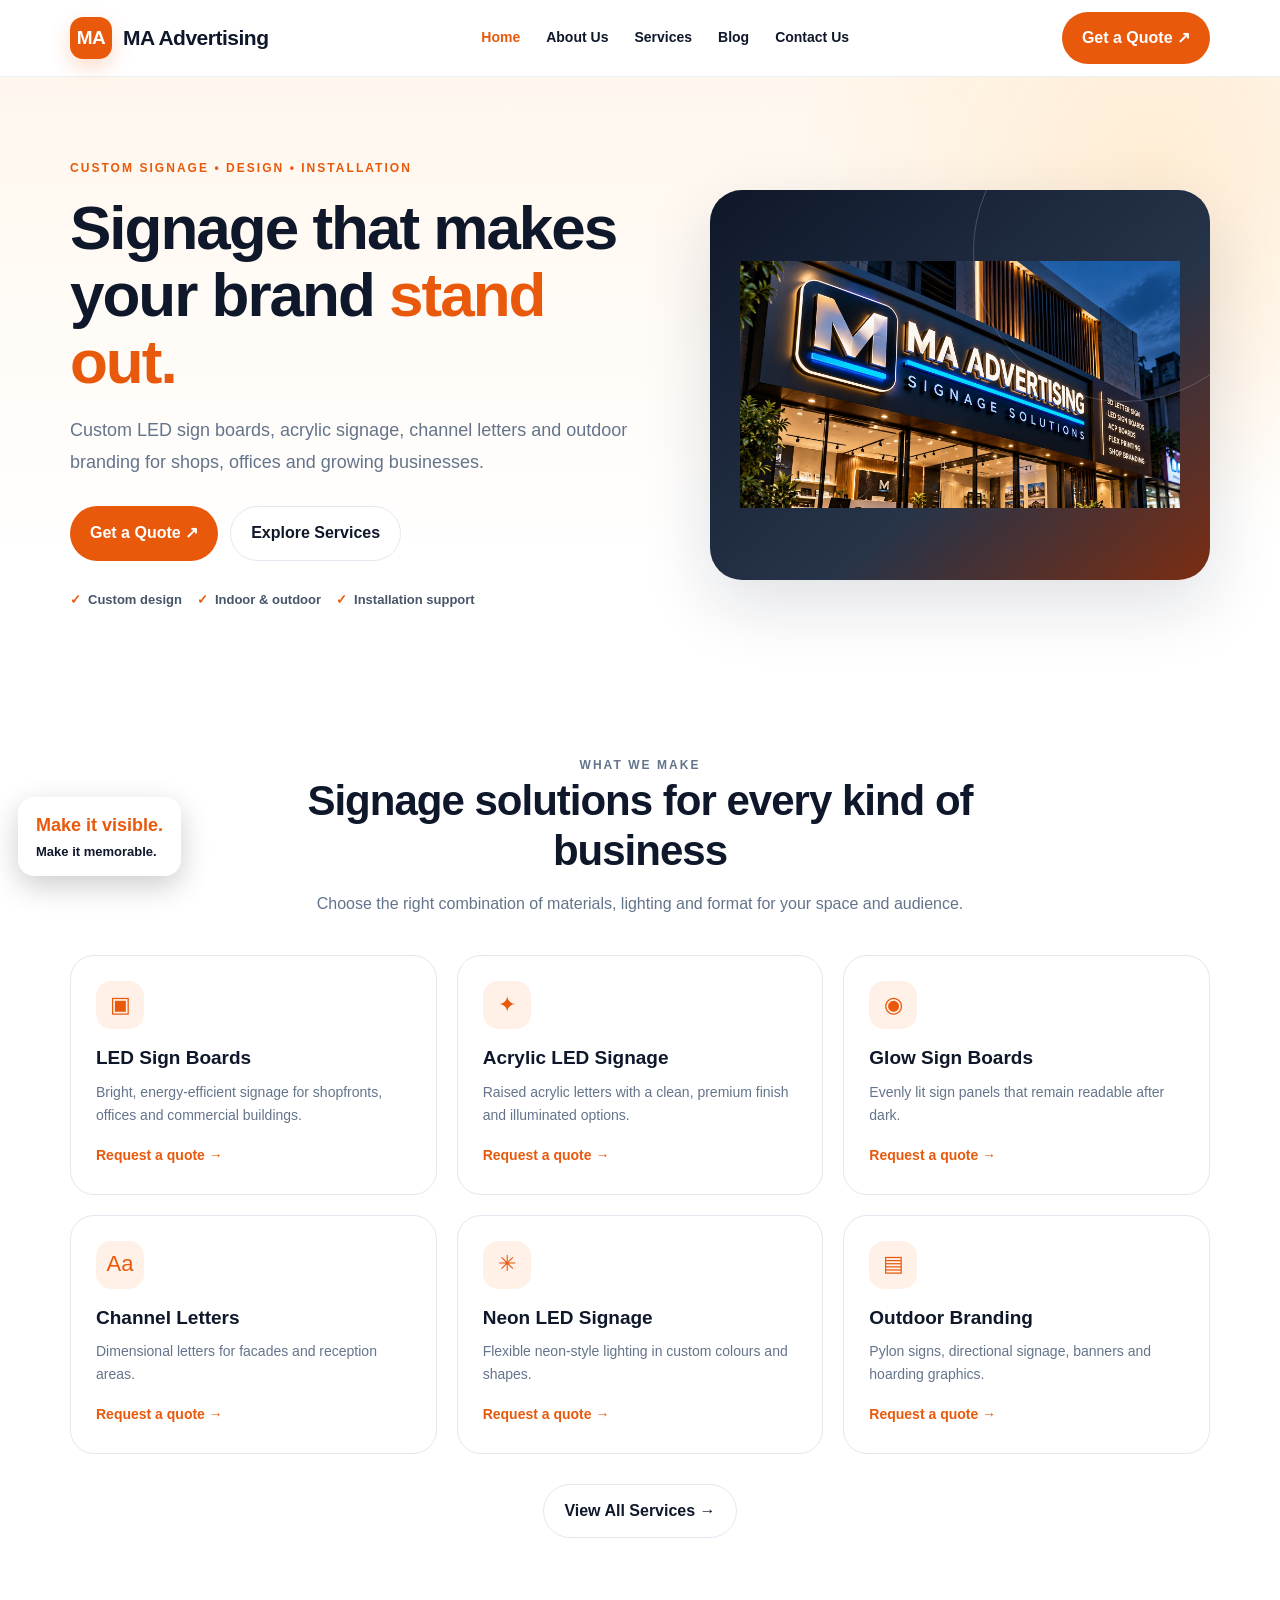
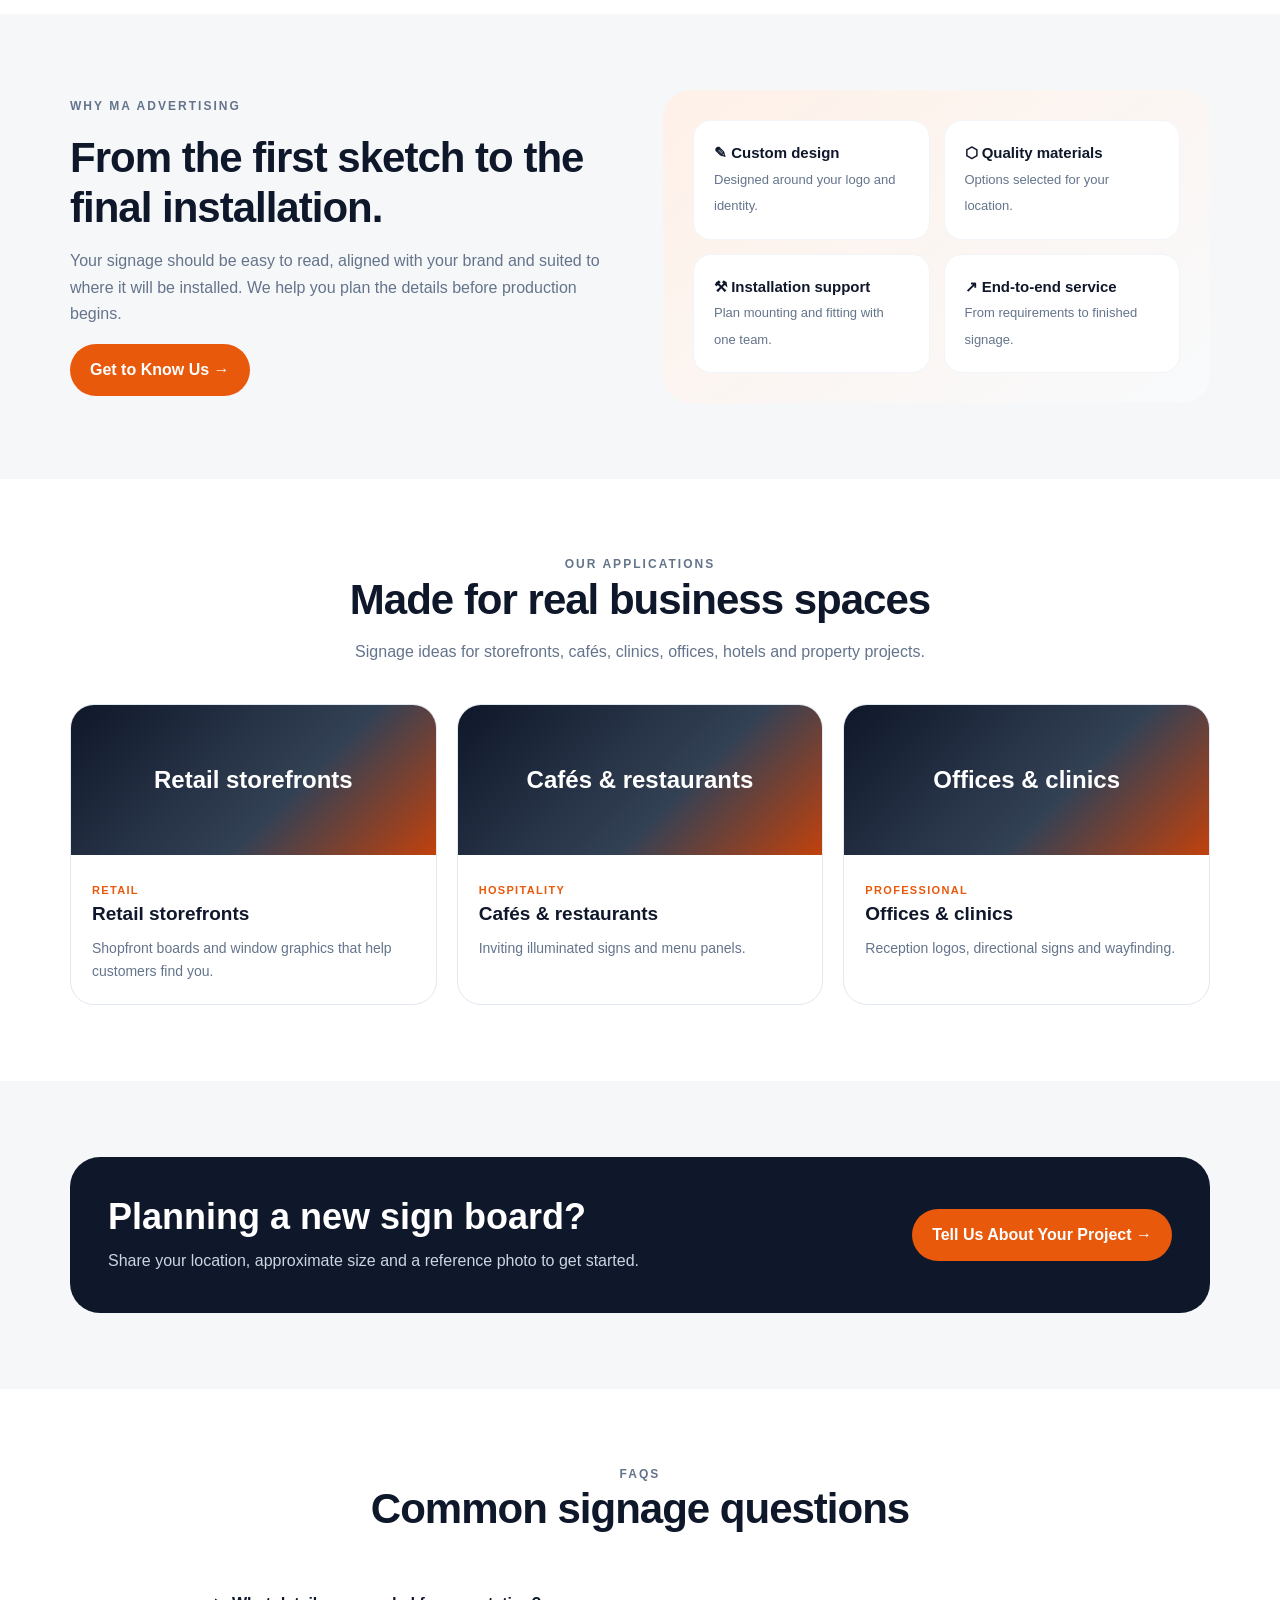
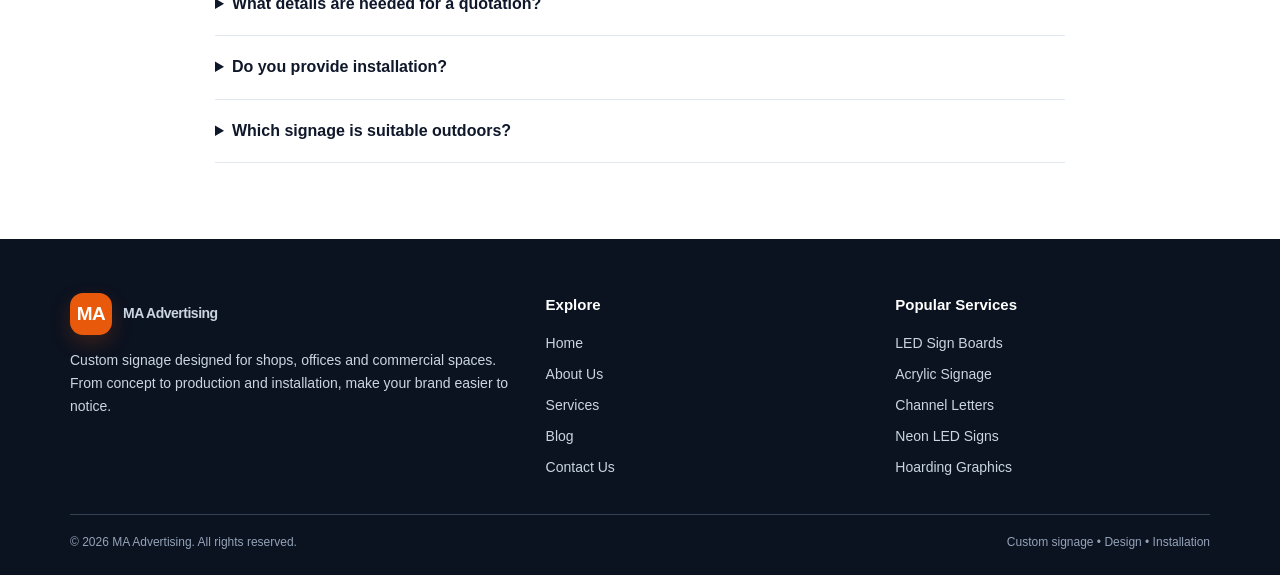
==== index.html @ 894c543e "Update index.html" ====
<!doctype html>
<html lang="en">
<head>

  <meta name="google-site-verification" content="v6h2J9xyP-zXZCv09M4QlkS0Wu4zQt11jCUlljmvt00" />
  <meta charset="utf-8">
  <meta name="viewport" content="width=device-width, initial-scale=1">

  <title>MA Advertising | LED Sign Boards &amp; Custom Signage</title>
  <meta name="description" content="Custom LED sign boards, acrylic signage, channel letters, neon LED signs and outdoor branding for shops, offices and commercial spaces.">
  <meta name="robots" content="index,follow">

  <meta property="og:type" content="website">
  <meta property="og:site_name" content="MA Advertising">
  <meta property="og:title" content="MA Advertising | LED Sign Boards &amp; Custom Signage">
  <meta property="og:description" content="Custom LED sign boards, acrylic signage, channel letters, neon LED signs and outdoor branding for shops, offices and commercial spaces.">

  <link rel="stylesheet" href="style.css">
  <!-- Add your final domain's canonical URL before launch. -->
</head>

<body>
  <header class="site-header">
    <div class="container nav-wrap">
      <a class="brand" href="index.html">
        <span class="brand-mark">MA</span>
        <span>MA Advertising</span>
      </a>

      <button class="menu-toggle" type="button" aria-label="Open menu" aria-expanded="false" aria-controls="primary-navigation">
        ☰
      </button>

      <nav class="nav" id="primary-navigation" aria-label="Main navigation">
        <a href="index.html" data-page="home">Home</a>
        <a href="about.html" data-page="about">About Us</a>
        <a href="services.html" data-page="services">Services</a>
        <a href="blog.html" data-page="blog">Blog</a>
        <a href="contact.html" data-page="contact">Contact Us</a>
      </nav>

      <a class="nav-cta" href="contact.html#contact">Get a Quote ↗</a>
    </div>
  </header>

  <main>
    <section class="hero">
      <div class="container hero-grid">
        <div class="reveal">
          <p class="eyebrow">Custom signage • Design • Installation</p>
          <h1>Signage that makes your brand <span style="color:var(--brand)">stand out.</span></h1>
          <p class="lead">Custom LED sign boards, acrylic signage, channel letters and outdoor branding for shops, offices and growing businesses.</p>

          <div class="hero-actions">
            <a class="btn" href="contact.html#contact">Get a Quote ↗</a>
            <a class="btn btn-outline" href="services.html#products">Explore Services</a>
          </div>

          <div class="ticks">
            <span>Custom design</span>
            <span>Indoor &amp; outdoor</span>
            <span>Installation support</span>
          </div>
        </div>

        <div class="visual">
  <img
    src="images/ma-advertising-hero.webp"
    alt="MA Advertising custom LED sign boards and signage"
    class="hero-image"
  >
</div>
          <div class="floating-note"><b>Make it visible.</b> Make it memorable.</div>
        </div>
      </div>
    </section>

    <section class="section">
      <div class="container">
        <div class="section-head">
          <p class="eyebrow">What we make</p>
          <h2>Signage solutions for every kind of business</h2>
          <p>Choose the right combination of materials, lighting and format for your space and audience.</p>
        </div>

        <div class="cards">
          <article class="card">
            <div class="card-icon">▣</div>
            <h3>LED Sign Boards</h3>
            <p>Bright, energy-efficient signage for shopfronts, offices and commercial buildings.</p>
            <a class="text-link" href="contact.html#contact">Request a quote →</a>
          </article>

          <article class="card">
            <div class="card-icon">✦</div>
            <h3>Acrylic LED Signage</h3>
            <p>Raised acrylic letters with a clean, premium finish and illuminated options.</p>
            <a class="text-link" href="contact.html#contact">Request a quote →</a>
          </article>

          <article class="card">
            <div class="card-icon">◉</div>
            <h3>Glow Sign Boards</h3>
            <p>Evenly lit sign panels that remain readable after dark.</p>
            <a class="text-link" href="contact.html#contact">Request a quote →</a>
          </article>

          <article class="card">
            <div class="card-icon">Aa</div>
            <h3>Channel Letters</h3>
            <p>Dimensional letters for facades and reception areas.</p>
            <a class="text-link" href="contact.html#contact">Request a quote →</a>
          </article>

          <article class="card">
            <div class="card-icon">✳</div>
            <h3>Neon LED Signage</h3>
            <p>Flexible neon-style lighting in custom colours and shapes.</p>
            <a class="text-link" href="contact.html#contact">Request a quote →</a>
          </article>

          <article class="card">
            <div class="card-icon">▤</div>
            <h3>Outdoor Branding</h3>
            <p>Pylon signs, directional signage, banners and hoarding graphics.</p>
            <a class="text-link" href="contact.html#contact">Request a quote →</a>
          </article>
        </div>

        <div style="text-align:center;margin-top:30px">
          <a class="btn btn-outline" href="services.html">View All Services →</a>
        </div>
      </div>
    </section>

    <section class="section soft">
      <div class="container split">
        <div>
          <p class="eyebrow">Why MA Advertising</p>
          <h2>From the first sketch to the final installation.</h2>
          <p>Your signage should be easy to read, aligned with your brand and suited to where it will be installed. We help you plan the details before production begins.</p>
          <a class="btn" href="about.html">Get to Know Us →</a>
        </div>

        <div class="feature-panel">
          <div class="feature-tile">
            <b>✎ Custom design</b>
            <span>Designed around your logo and identity.</span>
          </div>
          <div class="feature-tile">
            <b>⬡ Quality materials</b>
            <span>Options selected for your location.</span>
          </div>
          <div class="feature-tile">
            <b>⚒ Installation support</b>
            <span>Plan mounting and fitting with one team.</span>
          </div>
          <div class="feature-tile">
            <b>↗ End-to-end service</b>
            <span>From requirements to finished signage.</span>
          </div>
        </div>
      </div>
    </section>

    <section class="section">
      <div class="container">
        <div class="section-head">
          <p class="eyebrow">Our applications</p>
          <h2>Made for real business spaces</h2>
          <p>Signage ideas for storefronts, cafés, clinics, offices, hotels and property projects.</p>
        </div>

        <div class="cards">
          <article class="card project-card">
            <div class="project-art">Retail storefronts</div>
            <div class="card-body">
              <span class="tag">Retail</span>
              <h3>Retail storefronts</h3>
              <p>Shopfront boards and window graphics that help customers find you.</p>
            </div>
          </article>

          <article class="card project-card">
            <div class="project-art">Cafés &amp; restaurants</div>
            <div class="card-body">
              <span class="tag">Hospitality</span>
              <h3>Cafés &amp; restaurants</h3>
              <p>Inviting illuminated signs and menu panels.</p>
            </div>
          </article>

          <article class="card project-card">
            <div class="project-art">Offices &amp; clinics</div>
            <div class="card-body">
              <span class="tag">Professional</span>
              <h3>Offices &amp; clinics</h3>
              <p>Reception logos, directional signs and wayfinding.</p>
            </div>
          </article>
        </div>
      </div>
    </section>

    <section class="section soft">
      <div class="container">
        <div class="quote-band">
          <div>
            <h2>Planning a new sign board?</h2>
            <p>Share your location, approximate size and a reference photo to get started.</p>
          </div>
          <a class="btn" href="contact.html#contact">Tell Us About Your Project →</a>
        </div>
      </div>
    </section>

    <section class="section">
      <div class="container faq">
        <div class="section-head">
          <p class="eyebrow">FAQs</p>
          <h2>Common signage questions</h2>
        </div>

        <details>
          <summary>What details are needed for a quotation?</summary>
          <p>Share the approximate size, installation location, a reference photo and your logo or artwork if available.</p>
        </details>

        <details>
          <summary>Do you provide installation?</summary>
          <p>Installation can be discussed as part of your signage requirements and quotation.</p>
        </details>

        <details>
          <summary>Which signage is suitable outdoors?</summary>
          <p>The right choice depends on viewing distance, weather exposure, mounting and local requirements.</p>
        </details>
      </div>
    </section>
  </main>

  <footer class="site-footer">
    <div class="container">
      <div class="footer-grid">
        <div>
          <a class="brand" href="index.html">
            <span class="brand-mark">MA</span>
            <span>MA Advertising</span>
          </a>
          <p>Custom signage designed for shops, offices and commercial spaces. From concept to production and installation, make your brand easier to notice.</p>
        </div>

        <div>
          <h3>Explore</h3>
          <div class="footer-links">
            <a href="index.html">Home</a>
            <a href="about.html">About Us</a>
            <a href="services.html">Services</a>
            <a href="blog.html">Blog</a>
            <a href="contact.html">Contact Us</a>
          </div>
        </div>

        <div>
          <h3>Popular Services</h3>
          <div class="footer-links">
            <a href="services.html#products">LED Sign Boards</a>
            <a href="services.html#products">Acrylic Signage</a>
            <a href="services.html#products">Channel Letters</a>
            <a href="services.html#products">Neon LED Signs</a>
            <a href="services.html#products">Hoarding Graphics</a>
          </div>
        </div>
      </div>

      <div class="footer-bottom">
        <span>© 2026 MA Advertising. All rights reserved.</span>
        <span>Custom signage • Design • Installation</span>
      </div>
    </div>
  </footer>

  <script src="script.js" defer></script>
  <script>
    document.querySelectorAll(".nav a").forEach((link) => {
      if (link.dataset.page === "home") {
        link.classList.add("active");
        link.setAttribute("aria-current", "page");
      }
    });
  </script>
</body>
</html>
---- style.css ----
:root{--brand:#e8590c;--brand-dark:#c2410c;--ink:#0f172a;--muted:#64748b;--soft:#f6f7f9;--line:#e2e8f0;--white:#fff;--radius:24px}*{box-sizing:border-box}html{scroll-behavior:smooth;scroll-padding-top:90px}body{margin:0;font-family:Arial,Helvetica,sans-serif;color:var(--ink);background:#fff;line-height:1.65}a{color:inherit;text-decoration:none}img{max-width:100%}.container{width:min(1140px,calc(100% - 40px));margin:auto}.site-header{position:sticky;top:0;z-index:20;background:rgba(255,255,255,.96);backdrop-filter:blur(12px);border-bottom:1px solid #edf0f3}.nav-wrap{min-height:76px;display:flex;align-items:center;justify-content:space-between;gap:24px}.brand{display:flex;align-items:center;gap:11px;font-weight:900;font-size:21px;letter-spacing:-.5px}.brand-mark{display:grid;place-items:center;width:42px;height:42px;background:var(--brand);color:white;border-radius:13px;font-size:19px;box-shadow:0 8px 20px #e8590c35}.nav{display:flex;align-items:center;gap:26px;font-weight:700;font-size:14px}.nav a:hover,.nav a.active{color:var(--brand)}.nav-cta,.btn{display:inline-flex;align-items:center;justify-content:center;gap:8px;background:var(--brand);color:white;padding:13px 20px;border-radius:999px;font-weight:800;border:0;cursor:pointer;transition:.2s}.nav-cta:hover,.btn:hover{background:var(--brand-dark);transform:translateY(-2px);box-shadow:0 10px 22px #e8590c2b}.btn-outline{background:white;color:var(--ink);border:1px solid var(--line)}.btn-outline:hover{color:white}.menu-toggle{display:none;background:white;border:1px solid var(--line);border-radius:10px;padding:8px 12px;font-size:21px}.hero{padding:82px 0 70px;background:radial-gradient(circle at 90% 15%,#ffedd5 0,transparent 28%),linear-gradient(180deg,#fff7ed,#fff 80%);overflow:hidden}.hero-grid{display:grid;grid-template-columns:1.08fr .92fr;align-items:center;gap:54px}.eyebrow{color:var(--brand);text-transform:uppercase;letter-spacing:.17em;font-size:12px;font-weight:900;margin:0 0 16px}.hero h1,.page-hero h1{font-size:clamp(38px,5.2vw,62px);line-height:1.08;letter-spacing:-2px;margin:0;font-weight:900}.hero p.lead,.page-hero p{font-size:18px;line-height:1.8;color:var(--muted);max-width:620px}.hero-actions{display:flex;flex-wrap:wrap;gap:12px;margin:28px 0}.ticks{display:flex;flex-wrap:wrap;gap:15px;color:#475569;font-size:13px;font-weight:700}.ticks span:before{content:'✓';color:var(--brand);font-weight:900;margin-right:7px}.visual{min-height:390px;position:relative;border-radius:32px;background:linear-gradient(140deg,#0f172a,#263449 60%,#7c2d12);padding:30px;display:flex;align-items:center;justify-content:center;box-shadow:0 24px 70px #0f172a22;overflow:hidden}.visual:before{content:'';position:absolute;width:300px;height:300px;border:1px solid #ffffff30;border-radius:50%;right:-65px;top:-90px}.sign-board{position:relative;width:100%;padding:35px 22px;text-align:center;border:7px solid #e2e8f0;border-radius:12px;background:linear-gradient(130deg,#fff,#f1f5f9);box-shadow:0 15px 40px #0006;transform:rotate(-2deg)}.sign-board small{display:block;color:#64748b;font-weight:800;letter-spacing:.3em;font-size:11px}.sign-board strong{display:block;color:var(--brand);font-size:clamp(28px,4vw,46px);font-weight:900;line-height:1.2;margin:12px 0;text-shadow:0 2px 0 #fed7aa}.sign-board span{font-size:12px;color:#334155;font-weight:700;letter-spacing:.15em}.floating-note{position:absolute;bottom:24px;left:18px;background:white;border-radius:16px;padding:14px 18px;box-shadow:0 10px 30px #0003;font-size:13px;font-weight:800}.floating-note b{display:block;color:var(--brand);font-size:18px}.section{padding:76px 0}.section.soft{background:var(--soft)}.section-head{max-width:720px;margin:0 auto 38px;text-align:center}.section-head h2{font-size:clamp(28px,3.5vw,42px);line-height:1.2;letter-spacing:-1px;margin:0 0 14px}.section-head p{color:var(--muted);margin:0}.cards{display:grid;grid-template-columns:repeat(3,1fr);gap:20px}.card{border:1px solid var(--line);border-radius:var(--radius);padding:25px;background:white;transition:.25s}.card:hover{transform:translateY(-5px);box-shadow:0 18px 38px #0f172a0d;border-color:#fed7aa}.card-icon{width:48px;height:48px;display:grid;place-items:center;border-radius:15px;background:#fff1e8;color:var(--brand);font-size:22px;margin-bottom:17px}.card h3{font-size:19px;line-height:1.3;margin:0 0 10px}.card p{color:var(--muted);font-size:14px;margin:0}.text-link{display:inline-block;margin-top:17px;color:var(--brand);font-weight:800;font-size:14px}.split{display:grid;grid-template-columns:1fr 1fr;gap:46px;align-items:center}.split h2{font-size:clamp(29px,3.4vw,42px);line-height:1.18;letter-spacing:-1px;margin:0 0 16px}.split p{color:var(--muted)}.feature-panel{min-height:310px;padding:30px;border-radius:28px;background:linear-gradient(145deg,#fff1e8,#f8fafc);display:grid;grid-template-columns:1fr 1fr;gap:14px;align-content:center}.feature-tile{background:white;border:1px solid #f1f5f9;border-radius:18px;padding:20px}.feature-tile b{display:block;font-size:15px}.feature-tile span{font-size:13px;color:var(--muted)}.project-card{padding:0;overflow:hidden}.project-art{height:150px;background:linear-gradient(135deg,#0f172a,#334155 60%,#c2410c);display:flex;align-items:center;justify-content:center;color:white;font-weight:900;font-size:24px;text-align:center;padding:15px}.project-card .card-body{padding:21px}.project-card .tag{font-size:11px;text-transform:uppercase;letter-spacing:.12em;color:var(--brand);font-weight:900}.quote-band{border-radius:30px;background:var(--ink);color:white;padding:38px;display:flex;align-items:center;justify-content:space-between;gap:25px}.quote-band h2{font-size:clamp(25px,3vw,36px);line-height:1.2;margin:0 0 10px}.quote-band p{color:#cbd5e1;margin:0}.page-hero{padding:70px 0;background:linear-gradient(180deg,#fff7ed,#fff)}.page-hero h1{font-size:clamp(36px,4.5vw,54px)}.page-hero p{max-width:740px}.breadcrumb{font-size:13px;color:var(--muted);margin-bottom:18px}.breadcrumb a{color:var(--brand);font-weight:700}.article-list{display:grid;grid-template-columns:repeat(3,1fr);gap:20px}.article-visual{height:150px;background:linear-gradient(135deg,#111827,#334155 55%,#ea580c);border-radius:18px;margin-bottom:18px;display:flex;align-items:end;padding:18px;color:white;font-weight:800}.article-card h2{font-size:20px;line-height:1.35;margin:10px 0}.article-card p{font-size:14px;color:var(--muted)}.form-grid{display:grid;grid-template-columns:1fr 1fr;gap:16px}.field{display:flex;flex-direction:column;gap:7px}.field.full{grid-column:1/-1}.field label{font-size:13px;font-weight:800}.field input,.field textarea,.field select{font:inherit;border:1px solid #cbd5e1;border-radius:12px;padding:13px 14px;background:white;width:100%}.field textarea{min-height:130px;resize:vertical}.contact-layout{display:grid;grid-template-columns:.8fr 1.2fr;gap:28px;align-items:start}.contact-info{background:var(--ink);color:white;border-radius:24px;padding:28px}.contact-info p{color:#cbd5e1}.contact-info a{color:white}.contact-row{margin:23px 0}.contact-row small{display:block;color:#fdba74;text-transform:uppercase;letter-spacing:.1em;font-weight:800}.notice{font-size:12px;color:var(--muted);margin-top:12px}.faq{max-width:850px;margin:auto}.faq details{border-bottom:1px solid var(--line);padding:18px 0}.faq summary{cursor:pointer;font-weight:800}.faq details p{color:var(--muted);margin-bottom:0}.site-footer{background:#0b1220;color:white;padding:54px 0 22px}.footer-grid{display:grid;grid-template-columns:1.4fr 1fr 1fr;gap:35px}.site-footer p,.site-footer a{color:#cbd5e1;font-size:14px}.site-footer h3{font-size:15px;margin:0 0 14px}.footer-links{display:grid;gap:8px}.footer-bottom{border-top:1px solid #334155;margin-top:35px;padding-top:18px;display:flex;justify-content:space-between;gap:20px;font-size:12px;color:#94a3b8}.reveal{animation:rise .65s both}@keyframes rise{from{opacity:0;transform:translateY(15px)}to{opacity:1;transform:none}}@media(max-width:850px){.hero-grid,.split,.contact-layout{grid-template-columns:1fr}.hero{padding-top:55px}.visual{min-height:300px}.cards,.article-list{grid-template-columns:repeat(2,1fr)}.footer-grid{grid-template-columns:1fr 1fr}.nav{gap:14px}.nav-cta{display:none}}@media(max-width:620px){.container{width:min(100% - 28px,1140px)}.nav-wrap{min-height:68px}.menu-toggle{display:block}.nav{display:none;position:absolute;top:68px;left:0;right:0;background:white;border-bottom:1px solid var(--line);padding:18px 22px 22px;flex-direction:column;align-items:stretch;gap:0}.nav.open{display:flex}.nav a{padding:11px 0}.hero h1{letter-spacing:-1.4px}.section{padding:56px 0}.cards,.article-list,.footer-grid,.form-grid{grid-template-columns:1fr}.field.full{grid-column:auto}.quote-band{align-items:flex-start;flex-direction:column;padding:27px}.footer-bottom{flex-direction:column}.feature-panel{padding:15px}.feature-tile{padding:15px}}
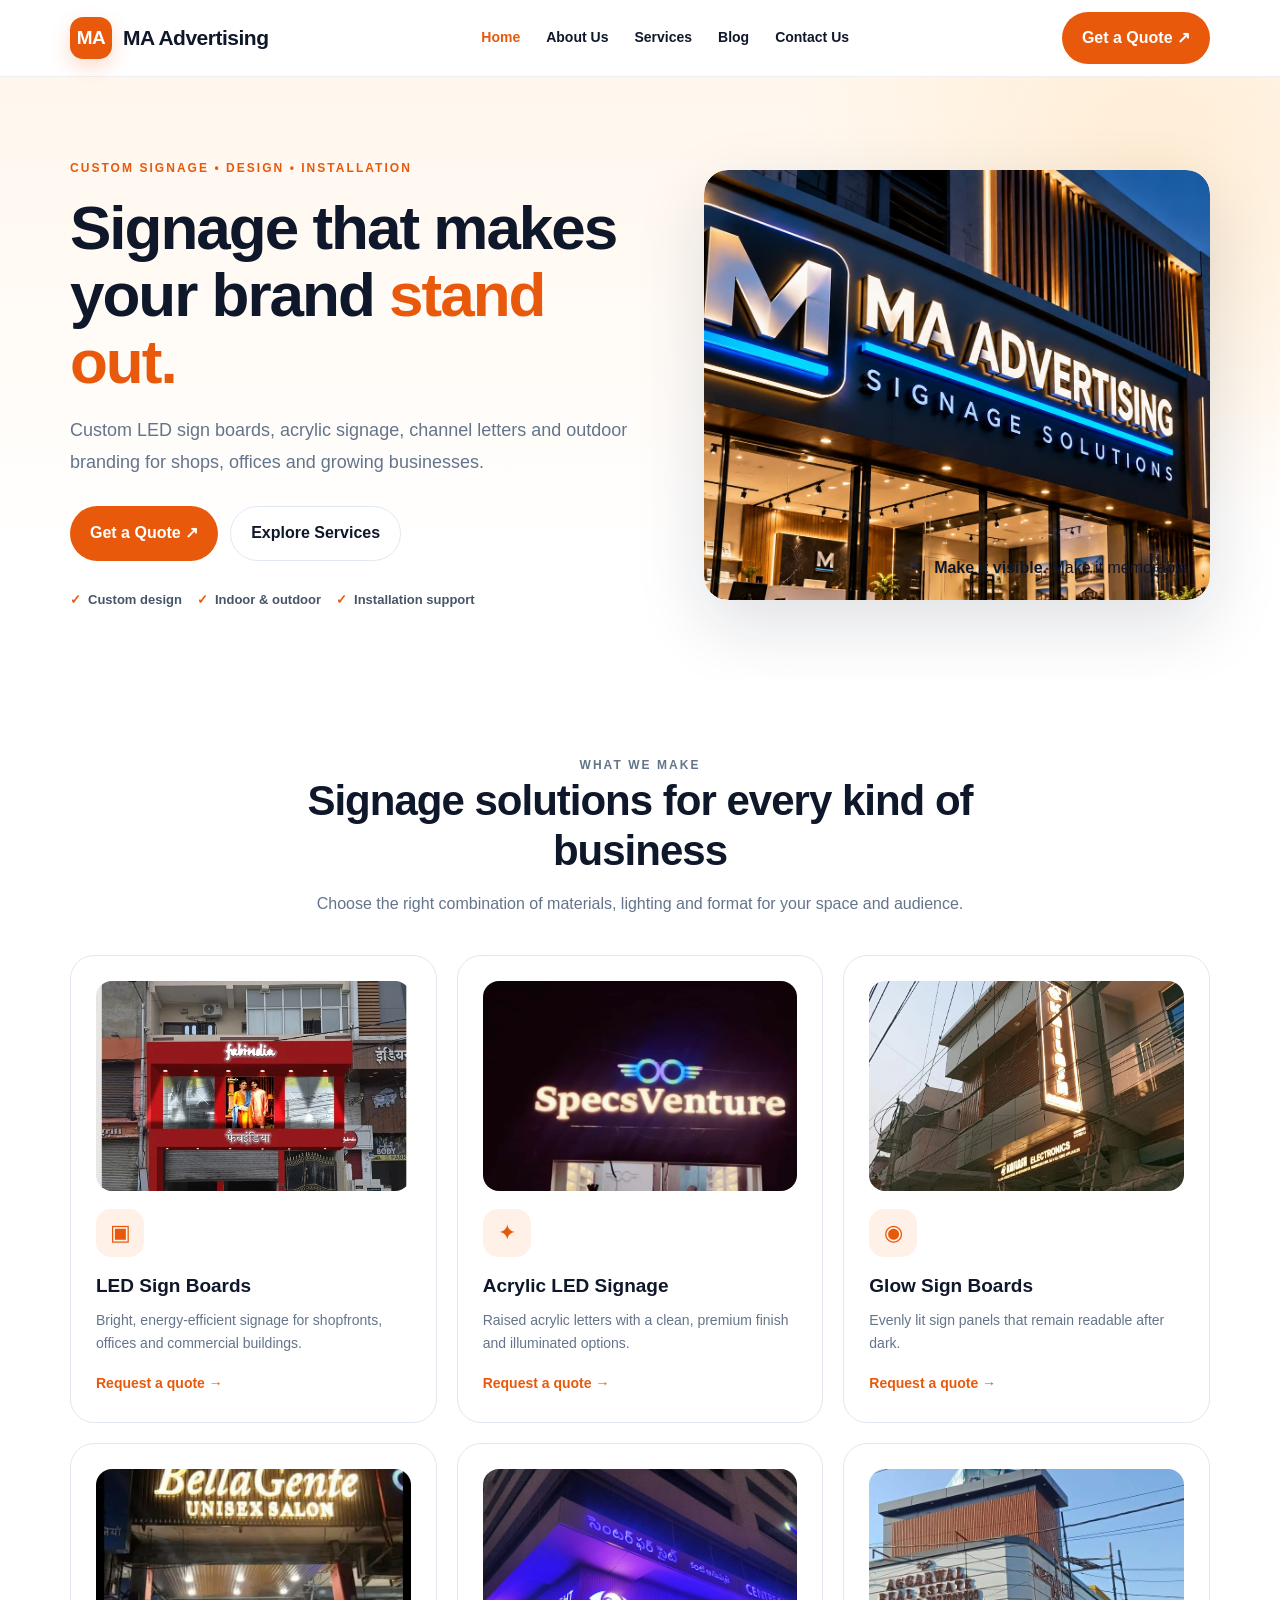
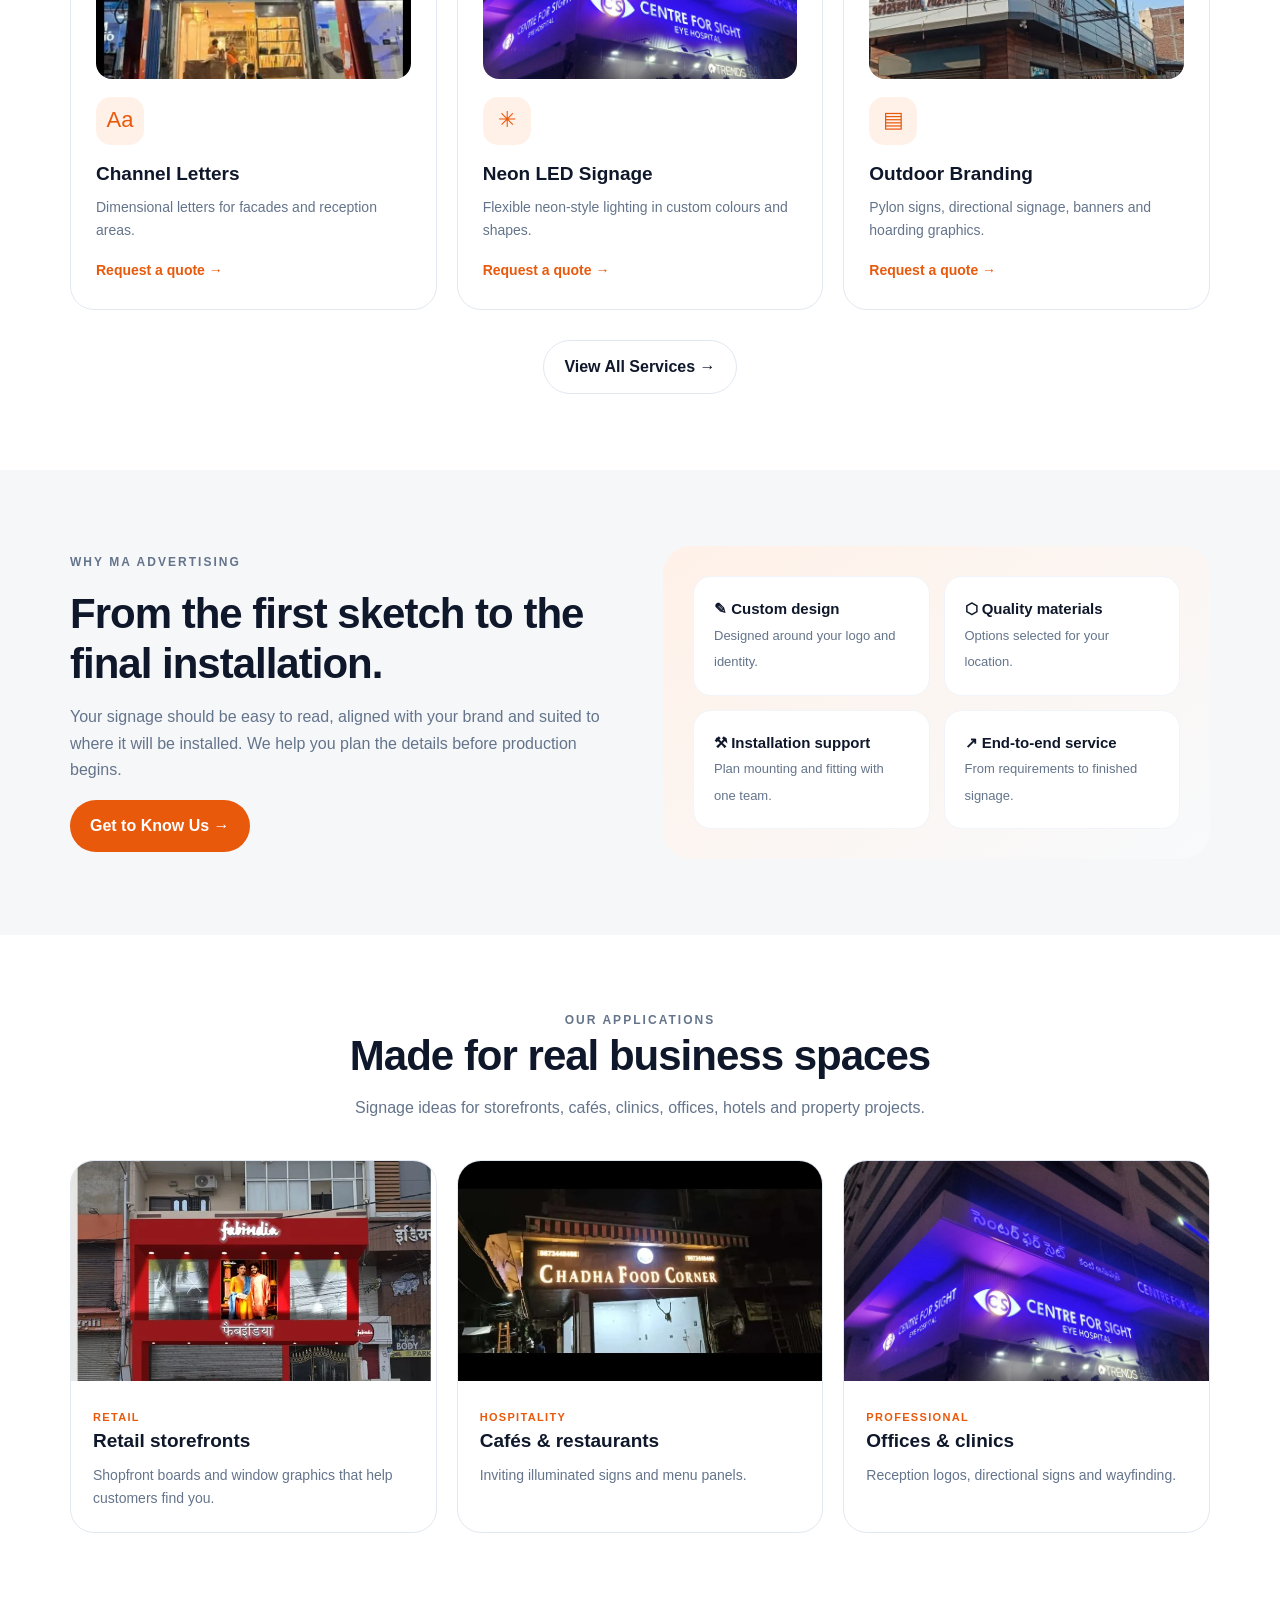
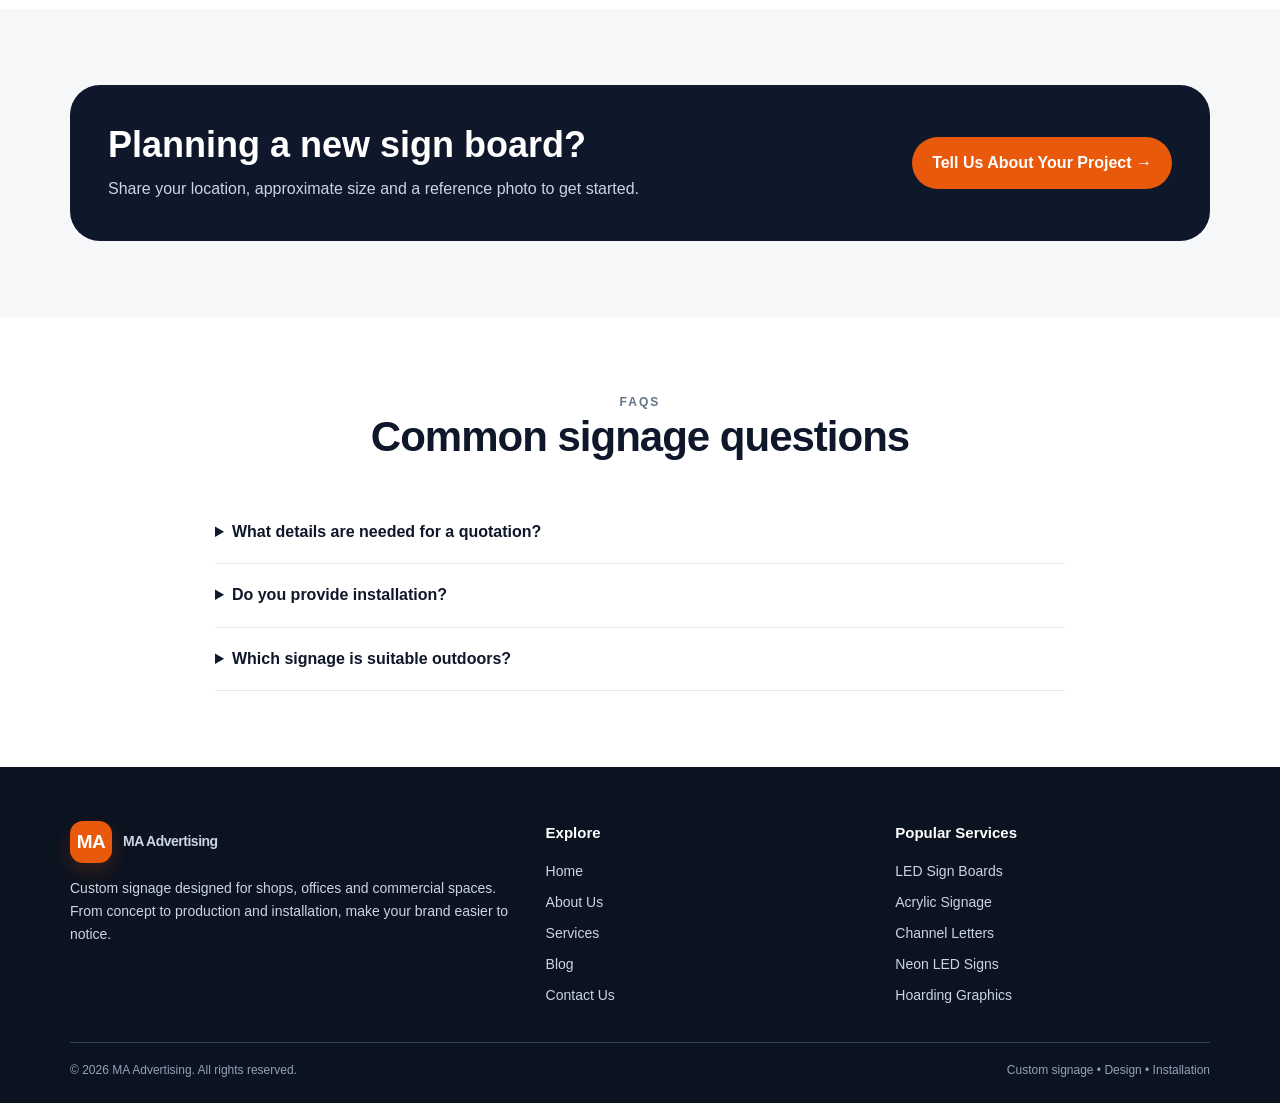
==== commit c80daee3: "Update index.html" ====
--- a/index.html
+++ b/index.html
@@ -1,8 +1,7 @@
 <!doctype html>
 <html lang="en">
 <head>
-
-  <meta name="google-site-verification" content="v6h2J9xyP-zXZCv09M4QlkS0Wu4zQt11jCUlljmvt00" />
+  <meta name="google-site-verification" content="v6h2J9xyP-zXZCv09M4QlkS0Wu4zQt11jCUlljmvt00">
   <meta charset="utf-8">
   <meta name="viewport" content="width=device-width, initial-scale=1">
 
@@ -16,18 +15,145 @@
   <meta property="og:description" content="Custom LED sign boards, acrylic signage, channel letters, neon LED signs and outdoor branding for shops, offices and commercial spaces.">
 
   <link rel="stylesheet" href="style.css">
-  <!-- Add your final domain's canonical URL before launch. -->
+
+  <style>
+    /* Image layout improvements */
+    .hero-grid {
+      align-items: center;
+      gap: 40px;
+    }
+
+    .hero-grid > .reveal,
+    .hero-grid > .visual {
+      min-width: 0;
+    }
+
+    .hero-grid > .visual {
+      position: relative;
+      width: 100%;
+    }
+
+    .hero-image {
+      display: block;
+      width: 100%;
+      height: 430px;
+      object-fit: cover;
+      object-position: center;
+      border-radius: 24px;
+    }
+
+    .floating-note {
+      position: absolute;
+      right: 18px;
+      bottom: 18px;
+      max-width: calc(100% - 36px);
+      z-index: 2;
+    }
+
+    .cards .card {
+      min-width: 0;
+      overflow: hidden;
+    }
+
+    .service-image,
+    .application-image {
+      display: block;
+      width: 100%;
+      height: 210px;
+      object-fit: cover;
+      object-position: center;
+      background: #f1f1f1;
+    }
+
+    .service-image {
+      border-radius: 16px;
+      margin-bottom: 18px;
+    }
+
+    .project-card .project-art {
+      height: 220px;
+      overflow: hidden;
+      padding: 0;
+      background: #f1f1f1;
+      display: block;
+    }
+
+    .project-art .application-image {
+      width: 100%;
+      height: 100%;
+      object-fit: cover;
+      transition: transform 0.35s ease;
+    }
+
+    .project-card:hover .application-image {
+      transform: scale(1.04);
+    }
+
+    .project-card .card-body {
+      padding: 22px;
+    }
+
+    .service-image,
+    .application-image {
+      max-width: 100%;
+    }
+
+    @media (max-width: 768px) {
+      .hero-grid {
+        gap: 28px;
+      }
+
+      .hero-image {
+        height: 320px;
+      }
+
+      .service-image {
+        height: 220px;
+      }
+
+      .project-card .project-art {
+        height: 230px;
+      }
+    }
+
+    @media (max-width: 480px) {
+      .hero-image {
+        height: 260px;
+        border-radius: 16px;
+      }
+
+      .service-image {
+        height: 200px;
+      }
+
+      .project-card .project-art {
+        height: 210px;
+      }
+
+      .floating-note {
+        right: 10px;
+        bottom: 10px;
+      }
+    }
+  </style>
 </head>
 
 <body>
+
   <header class="site-header">
     <div class="container nav-wrap">
+
       <a class="brand" href="index.html">
         <span class="brand-mark">MA</span>
         <span>MA Advertising</span>
       </a>
 
-      <button class="menu-toggle" type="button" aria-label="Open menu" aria-expanded="false" aria-controls="primary-navigation">
+      <button
+        class="menu-toggle"
+        type="button"
+        aria-label="Open menu"
+        aria-expanded="false"
+        aria-controls="primary-navigation">
         ☰
       </button>
 
@@ -40,16 +166,28 @@
       </nav>
 
       <a class="nav-cta" href="contact.html#contact">Get a Quote ↗</a>
+
     </div>
   </header>
 
   <main>
+
+    <!-- HERO SECTION -->
     <section class="hero">
       <div class="container hero-grid">
+
         <div class="reveal">
           <p class="eyebrow">Custom signage • Design • Installation</p>
-          <h1>Signage that makes your brand <span style="color:var(--brand)">stand out.</span></h1>
-          <p class="lead">Custom LED sign boards, acrylic signage, channel letters and outdoor branding for shops, offices and growing businesses.</p>
+
+          <h1>
+            Signage that makes your brand
+            <span style="color:var(--brand)">stand out.</span>
+          </h1>
+
+          <p class="lead">
+            Custom LED sign boards, acrylic signage, channel letters and
+            outdoor branding for shops, offices and growing businesses.
+          </p>
 
           <div class="hero-actions">
             <a class="btn" href="contact.html#contact">Get a Quote ↗</a>
@@ -64,27 +202,44 @@
         </div>
 
         <div class="visual">
-  <img
-    src="images/ma-advertising-hero.webp"
-    alt="MA Advertising custom LED sign boards and signage"
-    class="hero-image"
-  >
-</div>
-          <div class="floating-note"><b>Make it visible.</b> Make it memorable.</div>
-        </div>
+          <img
+            src="images/ma-advertising-hero.webp"
+            alt="MA Advertising custom LED signage and sign board solutions"
+            class="hero-image"
+            fetchpriority="high"
+            decoding="async">
+
+          <div class="floating-note">
+            <b>Make it visible.</b> Make it memorable.
+          </div>
+        </div>
+
       </div>
     </section>
 
+    <!-- SERVICES SECTION -->
     <section class="section">
       <div class="container">
+
         <div class="section-head">
           <p class="eyebrow">What we make</p>
           <h2>Signage solutions for every kind of business</h2>
-          <p>Choose the right combination of materials, lighting and format for your space and audience.</p>
+          <p>
+            Choose the right combination of materials, lighting and format
+            for your space and audience.
+          </p>
         </div>
 
         <div class="cards">
+
           <article class="card">
+            <img
+              class="service-image"
+              src="images/services/led-sign-boards.webp"
+              alt="Illuminated LED sign boards for commercial buildings"
+              loading="lazy"
+              decoding="async">
+
             <div class="card-icon">▣</div>
             <h3>LED Sign Boards</h3>
             <p>Bright, energy-efficient signage for shopfronts, offices and commercial buildings.</p>
@@ -92,6 +247,13 @@
           </article>
 
           <article class="card">
+            <img
+              class="service-image"
+              src="images/services/acrylic-led-signage.webp"
+              alt="Premium acrylic LED signage with illuminated lettering"
+              loading="lazy"
+              decoding="async">
+
             <div class="card-icon">✦</div>
             <h3>Acrylic LED Signage</h3>
             <p>Raised acrylic letters with a clean, premium finish and illuminated options.</p>
@@ -99,6 +261,13 @@
           </article>
 
           <article class="card">
+            <img
+              class="service-image"
+              src="images/services/glow-sign-boards.webp"
+              alt="Illuminated glow sign board for a business storefront"
+              loading="lazy"
+              decoding="async">
+
             <div class="card-icon">◉</div>
             <h3>Glow Sign Boards</h3>
             <p>Evenly lit sign panels that remain readable after dark.</p>
@@ -106,6 +275,13 @@
           </article>
 
           <article class="card">
+            <img
+              class="service-image"
+              src="images/services/channel-letters.webp"
+              alt="Three-dimensional channel letter signage"
+              loading="lazy"
+              decoding="async">
+
             <div class="card-icon">Aa</div>
             <h3>Channel Letters</h3>
             <p>Dimensional letters for facades and reception areas.</p>
@@ -113,6 +289,13 @@
           </article>
 
           <article class="card">
+            <img
+              class="service-image"
+              src="images/services/neon-led-signage.webp"
+              alt="Custom neon LED signage with illuminated lettering"
+              loading="lazy"
+              decoding="async">
+
             <div class="card-icon">✳</div>
             <h3>Neon LED Signage</h3>
             <p>Flexible neon-style lighting in custom colours and shapes.</p>
@@ -120,60 +303,96 @@
           </article>
 
           <article class="card">
+            <img
+              class="service-image"
+              src="images/services/outdoor-branding.webp"
+              alt="Outdoor commercial signage and building branding"
+              loading="lazy"
+              decoding="async">
+
             <div class="card-icon">▤</div>
             <h3>Outdoor Branding</h3>
             <p>Pylon signs, directional signage, banners and hoarding graphics.</p>
             <a class="text-link" href="contact.html#contact">Request a quote →</a>
           </article>
+
         </div>
 
         <div style="text-align:center;margin-top:30px">
           <a class="btn btn-outline" href="services.html">View All Services →</a>
         </div>
+
       </div>
     </section>
 
+    <!-- WHY MA ADVERTISING -->
     <section class="section soft">
       <div class="container split">
+
         <div>
           <p class="eyebrow">Why MA Advertising</p>
           <h2>From the first sketch to the final installation.</h2>
-          <p>Your signage should be easy to read, aligned with your brand and suited to where it will be installed. We help you plan the details before production begins.</p>
+
+          <p>
+            Your signage should be easy to read, aligned with your brand
+            and suited to where it will be installed. We help you plan the
+            details before production begins.
+          </p>
+
           <a class="btn" href="about.html">Get to Know Us →</a>
         </div>
 
         <div class="feature-panel">
+
           <div class="feature-tile">
             <b>✎ Custom design</b>
             <span>Designed around your logo and identity.</span>
           </div>
+
           <div class="feature-tile">
             <b>⬡ Quality materials</b>
             <span>Options selected for your location.</span>
           </div>
+
           <div class="feature-tile">
             <b>⚒ Installation support</b>
             <span>Plan mounting and fitting with one team.</span>
           </div>
+
           <div class="feature-tile">
             <b>↗ End-to-end service</b>
             <span>From requirements to finished signage.</span>
           </div>
+
         </div>
       </div>
     </section>
 
+    <!-- APPLICATIONS SECTION -->
     <section class="section">
       <div class="container">
+
         <div class="section-head">
           <p class="eyebrow">Our applications</p>
           <h2>Made for real business spaces</h2>
-          <p>Signage ideas for storefronts, cafés, clinics, offices, hotels and property projects.</p>
+          <p>
+            Signage ideas for storefronts, cafés, clinics, offices,
+            hotels and property projects.
+          </p>
         </div>
 
         <div class="cards">
+
           <article class="card project-card">
-            <div class="project-art">Retail storefronts</div>
+            <div class="project-art">
+              <img
+                class="application-image"
+                src="images/applications/retail-storefronts.webp"
+                alt="Retail storefront with professionally designed signage"
+                loading="lazy"
+                decoding="async">
+            </div>
+
             <div class="card-body">
               <span class="tag">Retail</span>
               <h3>Retail storefronts</h3>
@@ -182,7 +401,15 @@
           </article>
 
           <article class="card project-card">
-            <div class="project-art">Cafés &amp; restaurants</div>
+            <div class="project-art">
+              <img
+                class="application-image"
+                src="images/applications/cafes-restaurants.webp"
+                alt="Restaurant entrance with illuminated business signage"
+                loading="lazy"
+                decoding="async">
+            </div>
+
             <div class="card-body">
               <span class="tag">Hospitality</span>
               <h3>Cafés &amp; restaurants</h3>
@@ -191,31 +418,46 @@
           </article>
 
           <article class="card project-card">
-            <div class="project-art">Offices &amp; clinics</div>
+            <div class="project-art">
+              <img
+                class="application-image"
+                src="images/applications/offices-clinics.webp"
+                alt="Professional office and clinic signage"
+                loading="lazy"
+                decoding="async">
+            </div>
+
             <div class="card-body">
               <span class="tag">Professional</span>
               <h3>Offices &amp; clinics</h3>
               <p>Reception logos, directional signs and wayfinding.</p>
             </div>
           </article>
+
         </div>
       </div>
     </section>
 
+    <!-- QUOTE CTA -->
     <section class="section soft">
       <div class="container">
+
         <div class="quote-band">
           <div>
             <h2>Planning a new sign board?</h2>
             <p>Share your location, approximate size and a reference photo to get started.</p>
           </div>
+
           <a class="btn" href="contact.html#contact">Tell Us About Your Project →</a>
         </div>
+
       </div>
     </section>
 
+    <!-- FAQ SECTION -->
     <section class="section">
       <div class="container faq">
+
         <div class="section-head">
           <p class="eyebrow">FAQs</p>
           <h2>Common signage questions</h2>
@@ -235,19 +477,28 @@
           <summary>Which signage is suitable outdoors?</summary>
           <p>The right choice depends on viewing distance, weather exposure, mounting and local requirements.</p>
         </details>
+
       </div>
     </section>
+
   </main>
 
+  <!-- FOOTER -->
   <footer class="site-footer">
     <div class="container">
+
       <div class="footer-grid">
+
         <div>
           <a class="brand" href="index.html">
             <span class="brand-mark">MA</span>
             <span>MA Advertising</span>
           </a>
-          <p>Custom signage designed for shops, offices and commercial spaces. From concept to production and installation, make your brand easier to notice.</p>
+
+          <p>
+            Custom signage designed for shops, offices and commercial spaces.
+            From concept to production and installation, make your brand easier to notice.
+          </p>
         </div>
 
         <div>
@@ -271,16 +522,19 @@
             <a href="services.html#products">Hoarding Graphics</a>
           </div>
         </div>
+
       </div>
 
       <div class="footer-bottom">
         <span>© 2026 MA Advertising. All rights reserved.</span>
         <span>Custom signage • Design • Installation</span>
       </div>
+
     </div>
   </footer>
 
   <script src="script.js" defer></script>
+
   <script>
     document.querySelectorAll(".nav a").forEach((link) => {
       if (link.dataset.page === "home") {
@@ -289,5 +543,6 @@
       }
     });
   </script>
+
 </body>
 </html>
--- a/style.css
+++ b/style.css
@@ -1 +1,742 @@
-:root{--brand:#e8590c;--brand-dark:#c2410c;--ink:#0f172a;--muted:#64748b;--soft:#f6f7f9;--line:#e2e8f0;--white:#fff;--radius:24px}*{box-sizing:border-box}html{scroll-behavior:smooth;scroll-padding-top:90px}body{margin:0;font-family:Arial,Helvetica,sans-serif;color:var(--ink);background:#fff;line-height:1.65}a{color:inherit;text-decoration:none}img{max-width:100%}.container{width:min(1140px,calc(100% - 40px));margin:auto}.site-header{position:sticky;top:0;z-index:20;background:rgba(255,255,255,.96);backdrop-filter:blur(12px);border-bottom:1px solid #edf0f3}.nav-wrap{min-height:76px;display:flex;align-items:center;justify-content:space-between;gap:24px}.brand{display:flex;align-items:center;gap:11px;font-weight:900;font-size:21px;letter-spacing:-.5px}.brand-mark{display:grid;place-items:center;width:42px;height:42px;background:var(--brand);color:white;border-radius:13px;font-size:19px;box-shadow:0 8px 20px #e8590c35}.nav{display:flex;align-items:center;gap:26px;font-weight:700;font-size:14px}.nav a:hover,.nav a.active{color:var(--brand)}.nav-cta,.btn{display:inline-flex;align-items:center;justify-content:center;gap:8px;background:var(--brand);color:white;padding:13px 20px;border-radius:999px;font-weight:800;border:0;cursor:pointer;transition:.2s}.nav-cta:hover,.btn:hover{background:var(--brand-dark);transform:translateY(-2px);box-shadow:0 10px 22px #e8590c2b}.btn-outline{background:white;color:var(--ink);border:1px solid var(--line)}.btn-outline:hover{color:white}.menu-toggle{display:none;background:white;border:1px solid var(--line);border-radius:10px;padding:8px 12px;font-size:21px}.hero{padding:82px 0 70px;background:radial-gradient(circle at 90% 15%,#ffedd5 0,transparent 28%),linear-gradient(180deg,#fff7ed,#fff 80%);overflow:hidden}.hero-grid{display:grid;grid-template-columns:1.08fr .92fr;align-items:center;gap:54px}.eyebrow{color:var(--brand);text-transform:uppercase;letter-spacing:.17em;font-size:12px;font-weight:900;margin:0 0 16px}.hero h1,.page-hero h1{font-size:clamp(38px,5.2vw,62px);line-height:1.08;letter-spacing:-2px;margin:0;font-weight:900}.hero p.lead,.page-hero p{font-size:18px;line-height:1.8;color:var(--muted);max-width:620px}.hero-actions{display:flex;flex-wrap:wrap;gap:12px;margin:28px 0}.ticks{display:flex;flex-wrap:wrap;gap:15px;color:#475569;font-size:13px;font-weight:700}.ticks span:before{content:'✓';color:var(--brand);font-weight:900;margin-right:7px}.visual{min-height:390px;position:relative;border-radius:32px;background:linear-gradient(140deg,#0f172a,#263449 60%,#7c2d12);padding:30px;display:flex;align-items:center;justify-content:center;box-shadow:0 24px 70px #0f172a22;overflow:hidden}.visual:before{content:'';position:absolute;width:300px;height:300px;border:1px solid #ffffff30;border-radius:50%;right:-65px;top:-90px}.sign-board{position:relative;width:100%;padding:35px 22px;text-align:center;border:7px solid #e2e8f0;border-radius:12px;background:linear-gradient(130deg,#fff,#f1f5f9);box-shadow:0 15px 40px #0006;transform:rotate(-2deg)}.sign-board small{display:block;color:#64748b;font-weight:800;letter-spacing:.3em;font-size:11px}.sign-board strong{display:block;color:var(--brand);font-size:clamp(28px,4vw,46px);font-weight:900;line-height:1.2;margin:12px 0;text-shadow:0 2px 0 #fed7aa}.sign-board span{font-size:12px;color:#334155;font-weight:700;letter-spacing:.15em}.floating-note{position:absolute;bottom:24px;left:18px;background:white;border-radius:16px;padding:14px 18px;box-shadow:0 10px 30px #0003;font-size:13px;font-weight:800}.floating-note b{display:block;color:var(--brand);font-size:18px}.section{padding:76px 0}.section.soft{background:var(--soft)}.section-head{max-width:720px;margin:0 auto 38px;text-align:center}.section-head h2{font-size:clamp(28px,3.5vw,42px);line-height:1.2;letter-spacing:-1px;margin:0 0 14px}.section-head p{color:var(--muted);margin:0}.cards{display:grid;grid-template-columns:repeat(3,1fr);gap:20px}.card{border:1px solid var(--line);border-radius:var(--radius);padding:25px;background:white;transition:.25s}.card:hover{transform:translateY(-5px);box-shadow:0 18px 38px #0f172a0d;border-color:#fed7aa}.card-icon{width:48px;height:48px;display:grid;place-items:center;border-radius:15px;background:#fff1e8;color:var(--brand);font-size:22px;margin-bottom:17px}.card h3{font-size:19px;line-height:1.3;margin:0 0 10px}.card p{color:var(--muted);font-size:14px;margin:0}.text-link{display:inline-block;margin-top:17px;color:var(--brand);font-weight:800;font-size:14px}.split{display:grid;grid-template-columns:1fr 1fr;gap:46px;align-items:center}.split h2{font-size:clamp(29px,3.4vw,42px);line-height:1.18;letter-spacing:-1px;margin:0 0 16px}.split p{color:var(--muted)}.feature-panel{min-height:310px;padding:30px;border-radius:28px;background:linear-gradient(145deg,#fff1e8,#f8fafc);display:grid;grid-template-columns:1fr 1fr;gap:14px;align-content:center}.feature-tile{background:white;border:1px solid #f1f5f9;border-radius:18px;padding:20px}.feature-tile b{display:block;font-size:15px}.feature-tile span{font-size:13px;color:var(--muted)}.project-card{padding:0;overflow:hidden}.project-art{height:150px;background:linear-gradient(135deg,#0f172a,#334155 60%,#c2410c);display:flex;align-items:center;justify-content:center;color:white;font-weight:900;font-size:24px;text-align:center;padding:15px}.project-card .card-body{padding:21px}.project-card .tag{font-size:11px;text-transform:uppercase;letter-spacing:.12em;color:var(--brand);font-weight:900}.quote-band{border-radius:30px;background:var(--ink);color:white;padding:38px;display:flex;align-items:center;justify-content:space-between;gap:25px}.quote-band h2{font-size:clamp(25px,3vw,36px);line-height:1.2;margin:0 0 10px}.quote-band p{color:#cbd5e1;margin:0}.page-hero{padding:70px 0;background:linear-gradient(180deg,#fff7ed,#fff)}.page-hero h1{font-size:clamp(36px,4.5vw,54px)}.page-hero p{max-width:740px}.breadcrumb{font-size:13px;color:var(--muted);margin-bottom:18px}.breadcrumb a{color:var(--brand);font-weight:700}.article-list{display:grid;grid-template-columns:repeat(3,1fr);gap:20px}.article-visual{height:150px;background:linear-gradient(135deg,#111827,#334155 55%,#ea580c);border-radius:18px;margin-bottom:18px;display:flex;align-items:end;padding:18px;color:white;font-weight:800}.article-card h2{font-size:20px;line-height:1.35;margin:10px 0}.article-card p{font-size:14px;color:var(--muted)}.form-grid{display:grid;grid-template-columns:1fr 1fr;gap:16px}.field{display:flex;flex-direction:column;gap:7px}.field.full{grid-column:1/-1}.field label{font-size:13px;font-weight:800}.field input,.field textarea,.field select{font:inherit;border:1px solid #cbd5e1;border-radius:12px;padding:13px 14px;background:white;width:100%}.field textarea{min-height:130px;resize:vertical}.contact-layout{display:grid;grid-template-columns:.8fr 1.2fr;gap:28px;align-items:start}.contact-info{background:var(--ink);color:white;border-radius:24px;padding:28px}.contact-info p{color:#cbd5e1}.contact-info a{color:white}.contact-row{margin:23px 0}.contact-row small{display:block;color:#fdba74;text-transform:uppercase;letter-spacing:.1em;font-weight:800}.notice{font-size:12px;color:var(--muted);margin-top:12px}.faq{max-width:850px;margin:auto}.faq details{border-bottom:1px solid var(--line);padding:18px 0}.faq summary{cursor:pointer;font-weight:800}.faq details p{color:var(--muted);margin-bottom:0}.site-footer{background:#0b1220;color:white;padding:54px 0 22px}.footer-grid{display:grid;grid-template-columns:1.4fr 1fr 1fr;gap:35px}.site-footer p,.site-footer a{color:#cbd5e1;font-size:14px}.site-footer h3{font-size:15px;margin:0 0 14px}.footer-links{display:grid;gap:8px}.footer-bottom{border-top:1px solid #334155;margin-top:35px;padding-top:18px;display:flex;justify-content:space-between;gap:20px;font-size:12px;color:#94a3b8}.reveal{animation:rise .65s both}@keyframes rise{from{opacity:0;transform:translateY(15px)}to{opacity:1;transform:none}}@media(max-width:850px){.hero-grid,.split,.contact-layout{grid-template-columns:1fr}.hero{padding-top:55px}.visual{min-height:300px}.cards,.article-list{grid-template-columns:repeat(2,1fr)}.footer-grid{grid-template-columns:1fr 1fr}.nav{gap:14px}.nav-cta{display:none}}@media(max-width:620px){.container{width:min(100% - 28px,1140px)}.nav-wrap{min-height:68px}.menu-toggle{display:block}.nav{display:none;position:absolute;top:68px;left:0;right:0;background:white;border-bottom:1px solid var(--line);padding:18px 22px 22px;flex-direction:column;align-items:stretch;gap:0}.nav.open{display:flex}.nav a{padding:11px 0}.hero h1{letter-spacing:-1.4px}.section{padding:56px 0}.cards,.article-list,.footer-grid,.form-grid{grid-template-columns:1fr}.field.full{grid-column:auto}.quote-band{align-items:flex-start;flex-direction:column;padding:27px}.footer-bottom{flex-direction:column}.feature-panel{padding:15px}.feature-tile{padding:15px}}
+:root {
+  --brand: #e8590c;
+  --brand-dark: #c2410c;
+  --ink: #0f172a;
+  --muted: #64748b;
+  --soft: #f6f7f9;
+  --line: #e2e8f0;
+  --white: #fff;
+  --radius: 24px;
+}
+
+* {
+  box-sizing: border-box;
+}
+
+html {
+  scroll-behavior: smooth;
+  scroll-padding-top: 90px;
+}
+
+body {
+  margin: 0;
+  font-family: Arial, Helvetica, sans-serif;
+  color: var(--ink);
+  background: #fff;
+  line-height: 1.65;
+}
+
+a {
+  color: inherit;
+  text-decoration: none;
+}
+
+img {
+  max-width: 100%;
+}
+
+.container {
+  width: min(1140px, calc(100% - 40px));
+  margin: auto;
+}
+
+/* Header and navigation */
+.site-header {
+  position: sticky;
+  top: 0;
+  z-index: 20;
+  background: rgba(255, 255, 255, .96);
+  backdrop-filter: blur(12px);
+  border-bottom: 1px solid #edf0f3;
+}
+
+.nav-wrap {
+  min-height: 76px;
+  display: flex;
+  align-items: center;
+  justify-content: space-between;
+  gap: 24px;
+}
+
+.brand {
+  display: flex;
+  align-items: center;
+  gap: 11px;
+  font-weight: 900;
+  font-size: 21px;
+  letter-spacing: -.5px;
+}
+
+.brand-mark {
+  display: grid;
+  place-items: center;
+  width: 42px;
+  height: 42px;
+  background: var(--brand);
+  color: white;
+  border-radius: 13px;
+  font-size: 19px;
+  box-shadow: 0 8px 20px #e8590c35;
+}
+
+.nav {
+  display: flex;
+  align-items: center;
+  gap: 26px;
+  font-weight: 700;
+  font-size: 14px;
+}
+
+.nav a:hover,
+.nav a.active {
+  color: var(--brand);
+}
+
+.nav-cta,
+.btn {
+  display: inline-flex;
+  align-items: center;
+  justify-content: center;
+  gap: 8px;
+  background: var(--brand);
+  color: white;
+  padding: 13px 20px;
+  border-radius: 999px;
+  font-weight: 800;
+  border: 0;
+  cursor: pointer;
+  transition: .2s;
+}
+
+.nav-cta:hover,
+.btn:hover {
+  background: var(--brand-dark);
+  transform: translateY(-2px);
+  box-shadow: 0 10px 22px #e8590c2b;
+}
+
+.btn-outline {
+  background: white;
+  color: var(--ink);
+  border: 1px solid var(--line);
+}
+
+.btn-outline:hover {
+  color: white;
+}
+
+.menu-toggle {
+  display: none;
+  background: white;
+  border: 1px solid var(--line);
+  border-radius: 10px;
+  padding: 8px 12px;
+  font-size: 21px;
+}
+
+/* Homepage hero */
+.hero {
+  padding: 82px 0 70px;
+  background: radial-gradient(circle at 90% 15%, #ffedd5 0, transparent 28%),
+    linear-gradient(180deg, #fff7ed, #fff 80%);
+  overflow: hidden;
+}
+
+.hero-grid {
+  display: grid;
+  grid-template-columns: 1.08fr .92fr;
+  align-items: center;
+  gap: 54px;
+}
+
+.eyebrow {
+  color: var(--brand);
+  text-transform: uppercase;
+  letter-spacing: .17em;
+  font-size: 12px;
+  font-weight: 900;
+  margin: 0 0 16px;
+}
+
+.hero h1,
+.page-hero h1 {
+  font-size: clamp(38px, 5.2vw, 62px);
+  line-height: 1.08;
+  letter-spacing: -2px;
+  margin: 0;
+  font-weight: 900;
+}
+
+.hero p.lead,
+.page-hero p {
+  font-size: 18px;
+  line-height: 1.8;
+  color: var(--muted);
+  max-width: 620px;
+}
+
+.hero-actions {
+  display: flex;
+  flex-wrap: wrap;
+  gap: 12px;
+  margin: 28px 0;
+}
+
+.ticks {
+  display: flex;
+  flex-wrap: wrap;
+  gap: 15px;
+  color: #475569;
+  font-size: 13px;
+  font-weight: 700;
+}
+
+.ticks span::before {
+  content: "✓";
+  color: var(--brand);
+  font-weight: 900;
+  margin-right: 7px;
+}
+
+/* Hero image styling - uses images/ma-advertising-hero.webp */
+.visual {
+  min-height: 390px;
+  position: relative;
+  border-radius: 24px;
+  background: #f1f5f9;
+  padding: 0;
+  display: flex;
+  align-items: center;
+  justify-content: center;
+  box-shadow: 0 24px 70px #0f172a22;
+  overflow: hidden;
+}
+
+.visual::before {
+  display: none;
+}
+
+.hero-image {
+  display: block;
+  width: 100%;
+  height: 390px;
+  object-fit: cover;
+  object-position: center;
+  border-radius: 24px;
+  transition: transform .5s ease;
+}
+
+.visual:hover .hero-image {
+  transform: scale(1.03);
+}
+
+/* General sections */
+.section {
+  padding: 76px 0;
+}
+
+.section.soft {
+  background: var(--soft);
+}
+
+.section-head {
+  max-width: 720px;
+  margin: 0 auto 38px;
+  text-align: center;
+}
+
+.section-head h2 {
+  font-size: clamp(28px, 3.5vw, 42px);
+  line-height: 1.2;
+  letter-spacing: -1px;
+  margin: 0 0 14px;
+}
+
+.section-head p {
+  color: var(--muted);
+  margin: 0;
+}
+
+.cards {
+  display: grid;
+  grid-template-columns: repeat(3, 1fr);
+  gap: 20px;
+}
+
+.card {
+  border: 1px solid var(--line);
+  border-radius: var(--radius);
+  padding: 25px;
+  background: white;
+  transition: .25s;
+}
+
+.card:hover {
+  transform: translateY(-5px);
+  box-shadow: 0 18px 38px #0f172a0d;
+  border-color: #fed7aa;
+}
+
+.card-icon {
+  width: 48px;
+  height: 48px;
+  display: grid;
+  place-items: center;
+  border-radius: 15px;
+  background: #fff1e8;
+  color: var(--brand);
+  font-size: 22px;
+  margin-bottom: 17px;
+}
+
+.card h3 {
+  font-size: 19px;
+  line-height: 1.3;
+  margin: 0 0 10px;
+}
+
+.card p {
+  color: var(--muted);
+  font-size: 14px;
+  margin: 0;
+}
+
+.text-link {
+  display: inline-block;
+  margin-top: 17px;
+  color: var(--brand);
+  font-weight: 800;
+  font-size: 14px;
+}
+
+/* Why us section */
+.split {
+  display: grid;
+  grid-template-columns: 1fr 1fr;
+  gap: 46px;
+  align-items: center;
+}
+
+.split h2 {
+  font-size: clamp(29px, 3.4vw, 42px);
+  line-height: 1.18;
+  letter-spacing: -1px;
+  margin: 0 0 16px;
+}
+
+.split p {
+  color: var(--muted);
+}
+
+.feature-panel {
+  min-height: 310px;
+  padding: 30px;
+  border-radius: 28px;
+  background: linear-gradient(145deg, #fff1e8, #f8fafc);
+  display: grid;
+  grid-template-columns: 1fr 1fr;
+  gap: 14px;
+  align-content: center;
+}
+
+.feature-tile {
+  background: white;
+  border: 1px solid #f1f5f9;
+  border-radius: 18px;
+  padding: 20px;
+}
+
+.feature-tile b {
+  display: block;
+  font-size: 15px;
+}
+
+.feature-tile span {
+  font-size: 13px;
+  color: var(--muted);
+}
+
+/* Applications */
+.project-card {
+  padding: 0;
+  overflow: hidden;
+}
+
+.project-art {
+  height: 150px;
+  background: linear-gradient(135deg, #0f172a, #334155 60%, #c2410c);
+  display: flex;
+  align-items: center;
+  justify-content: center;
+  color: white;
+  font-weight: 900;
+  font-size: 24px;
+  text-align: center;
+  padding: 15px;
+}
+
+.project-card .card-body {
+  padding: 21px;
+}
+
+.project-card .tag {
+  font-size: 11px;
+  text-transform: uppercase;
+  letter-spacing: .12em;
+  color: var(--brand);
+  font-weight: 900;
+}
+
+/* Quote band */
+.quote-band {
+  border-radius: 30px;
+  background: var(--ink);
+  color: white;
+  padding: 38px;
+  display: flex;
+  align-items: center;
+  justify-content: space-between;
+  gap: 25px;
+}
+
+.quote-band h2 {
+  font-size: clamp(25px, 3vw, 36px);
+  line-height: 1.2;
+  margin: 0 0 10px;
+}
+
+.quote-band p {
+  color: #cbd5e1;
+  margin: 0;
+}
+
+/* Inner page hero */
+.page-hero {
+  padding: 70px 0;
+  background: linear-gradient(180deg, #fff7ed, #fff);
+}
+
+.page-hero h1 {
+  font-size: clamp(36px, 4.5vw, 54px);
+}
+
+.page-hero p {
+  max-width: 740px;
+}
+
+.breadcrumb {
+  font-size: 13px;
+  color: var(--muted);
+  margin-bottom: 18px;
+}
+
+.breadcrumb a {
+  color: var(--brand);
+  font-weight: 700;
+}
+
+/* Blog cards */
+.article-list {
+  display: grid;
+  grid-template-columns: repeat(3, 1fr);
+  gap: 20px;
+}
+
+.article-visual {
+  height: 150px;
+  background: linear-gradient(135deg, #111827, #334155 55%, #ea580c);
+  border-radius: 18px;
+  margin-bottom: 18px;
+  display: flex;
+  align-items: end;
+  padding: 18px;
+  color: white;
+  font-weight: 800;
+}
+
+.article-card h2 {
+  font-size: 20px;
+  line-height: 1.35;
+  margin: 10px 0;
+}
+
+.article-card p {
+  font-size: 14px;
+  color: var(--muted);
+}
+
+/* Contact form */
+.form-grid {
+  display: grid;
+  grid-template-columns: 1fr 1fr;
+  gap: 16px;
+}
+
+.field {
+  display: flex;
+  flex-direction: column;
+  gap: 7px;
+}
+
+.field.full {
+  grid-column: 1 / -1;
+}
+
+.field label {
+  font-size: 13px;
+  font-weight: 800;
+}
+
+.field input,
+.field textarea,
+.field select {
+  font: inherit;
+  border: 1px solid #cbd5e1;
+  border-radius: 12px;
+  padding: 13px 14px;
+  background: white;
+  width: 100%;
+}
+
+.field textarea {
+  min-height: 130px;
+  resize: vertical;
+}
+
+.contact-layout {
+  display: grid;
+  grid-template-columns: .8fr 1.2fr;
+  gap: 28px;
+  align-items: start;
+}
+
+.contact-info {
+  background: var(--ink);
+  color: white;
+  border-radius: 24px;
+  padding: 28px;
+}
+
+.contact-info p {
+  color: #cbd5e1;
+}
+
+.contact-info a {
+  color: white;
+}
+
+.contact-row {
+  margin: 23px 0;
+}
+
+.contact-row small {
+  display: block;
+  color: #fdba74;
+  text-transform: uppercase;
+  letter-spacing: .1em;
+  font-weight: 800;
+}
+
+.notice {
+  font-size: 12px;
+  color: var(--muted);
+  margin-top: 12px;
+}
+
+/* FAQ */
+.faq {
+  max-width: 850px;
+  margin: auto;
+}
+
+.faq details {
+  border-bottom: 1px solid var(--line);
+  padding: 18px 0;
+}
+
+.faq summary {
+  cursor: pointer;
+  font-weight: 800;
+}
+
+.faq details p {
+  color: var(--muted);
+  margin-bottom: 0;
+}
+
+/* Footer */
+.site-footer {
+  background: #0b1220;
+  color: white;
+  padding: 54px 0 22px;
+}
+
+.footer-grid {
+  display: grid;
+  grid-template-columns: 1.4fr 1fr 1fr;
+  gap: 35px;
+}
+
+.site-footer p,
+.site-footer a {
+  color: #cbd5e1;
+  font-size: 14px;
+}
+
+.site-footer h3 {
+  font-size: 15px;
+  margin: 0 0 14px;
+}
+
+.footer-links {
+  display: grid;
+  gap: 8px;
+}
+
+.footer-bottom {
+  border-top: 1px solid #334155;
+  margin-top: 35px;
+  padding-top: 18px;
+  display: flex;
+  justify-content: space-between;
+  gap: 20px;
+  font-size: 12px;
+  color: #94a3b8;
+}
+
+/* Entry animation */
+.reveal {
+  animation: rise .65s both;
+}
+
+@keyframes rise {
+  from {
+    opacity: 0;
+    transform: translateY(15px);
+  }
+  to {
+    opacity: 1;
+    transform: none;
+  }
+}
+
+/* Responsive layout */
+@media (max-width: 850px) {
+  .hero-grid,
+  .split,
+  .contact-layout {
+    grid-template-columns: 1fr;
+  }
+
+  .hero {
+    padding-top: 55px;
+  }
+
+  .visual {
+    min-height: 320px;
+  }
+
+  .hero-image {
+    height: 320px;
+  }
+
+  .cards,
+  .article-list {
+    grid-template-columns: repeat(2, 1fr);
+  }
+
+  .footer-grid {
+    grid-template-columns: 1fr 1fr;
+  }
+
+  .nav {
+    gap: 14px;
+  }
+
+  .nav-cta {
+    display: none;
+  }
+}
+
+@media (max-width: 620px) {
+  .container {
+    width: min(100% - 28px, 1140px);
+  }
+
+  .nav-wrap {
+    min-height: 68px;
+  }
+
+  .menu-toggle {
+    display: block;
+  }
+
+  .nav {
+    display: none;
+    position: absolute;
+    top: 68px;
+    left: 0;
+    right: 0;
+    background: white;
+    border-bottom: 1px solid var(--line);
+    padding: 18px 22px 22px;
+    flex-direction: column;
+    align-items: stretch;
+    gap: 0;
+  }
+
+  .nav.open {
+    display: flex;
+  }
+
+  .nav a {
+    padding: 11px 0;
+  }
+
+  .hero h1 {
+    letter-spacing: -1.4px;
+  }
+
+  .section {
+    padding: 56px 0;
+  }
+
+  .cards,
+  .article-list,
+  .footer-grid,
+  .form-grid {
+    grid-template-columns: 1fr;
+  }
+
+  .field.full {
+    grid-column: auto;
+  }
+
+  .quote-band {
+    align-items: flex-start;
+    flex-direction: column;
+    padding: 27px;
+  }
+
+  .footer-bottom {
+    flex-direction: column;
+  }
+
+  .feature-panel {
+    padding: 15px;
+  }
+
+  .feature-tile {
+    padding: 15px;
+  }
+
+  .visual {
+    min-height: 250px;
+    border-radius: 18px;
+  }
+
+  .hero-image {
+    height: 250px;
+    border-radius: 18px;
+  }
+}
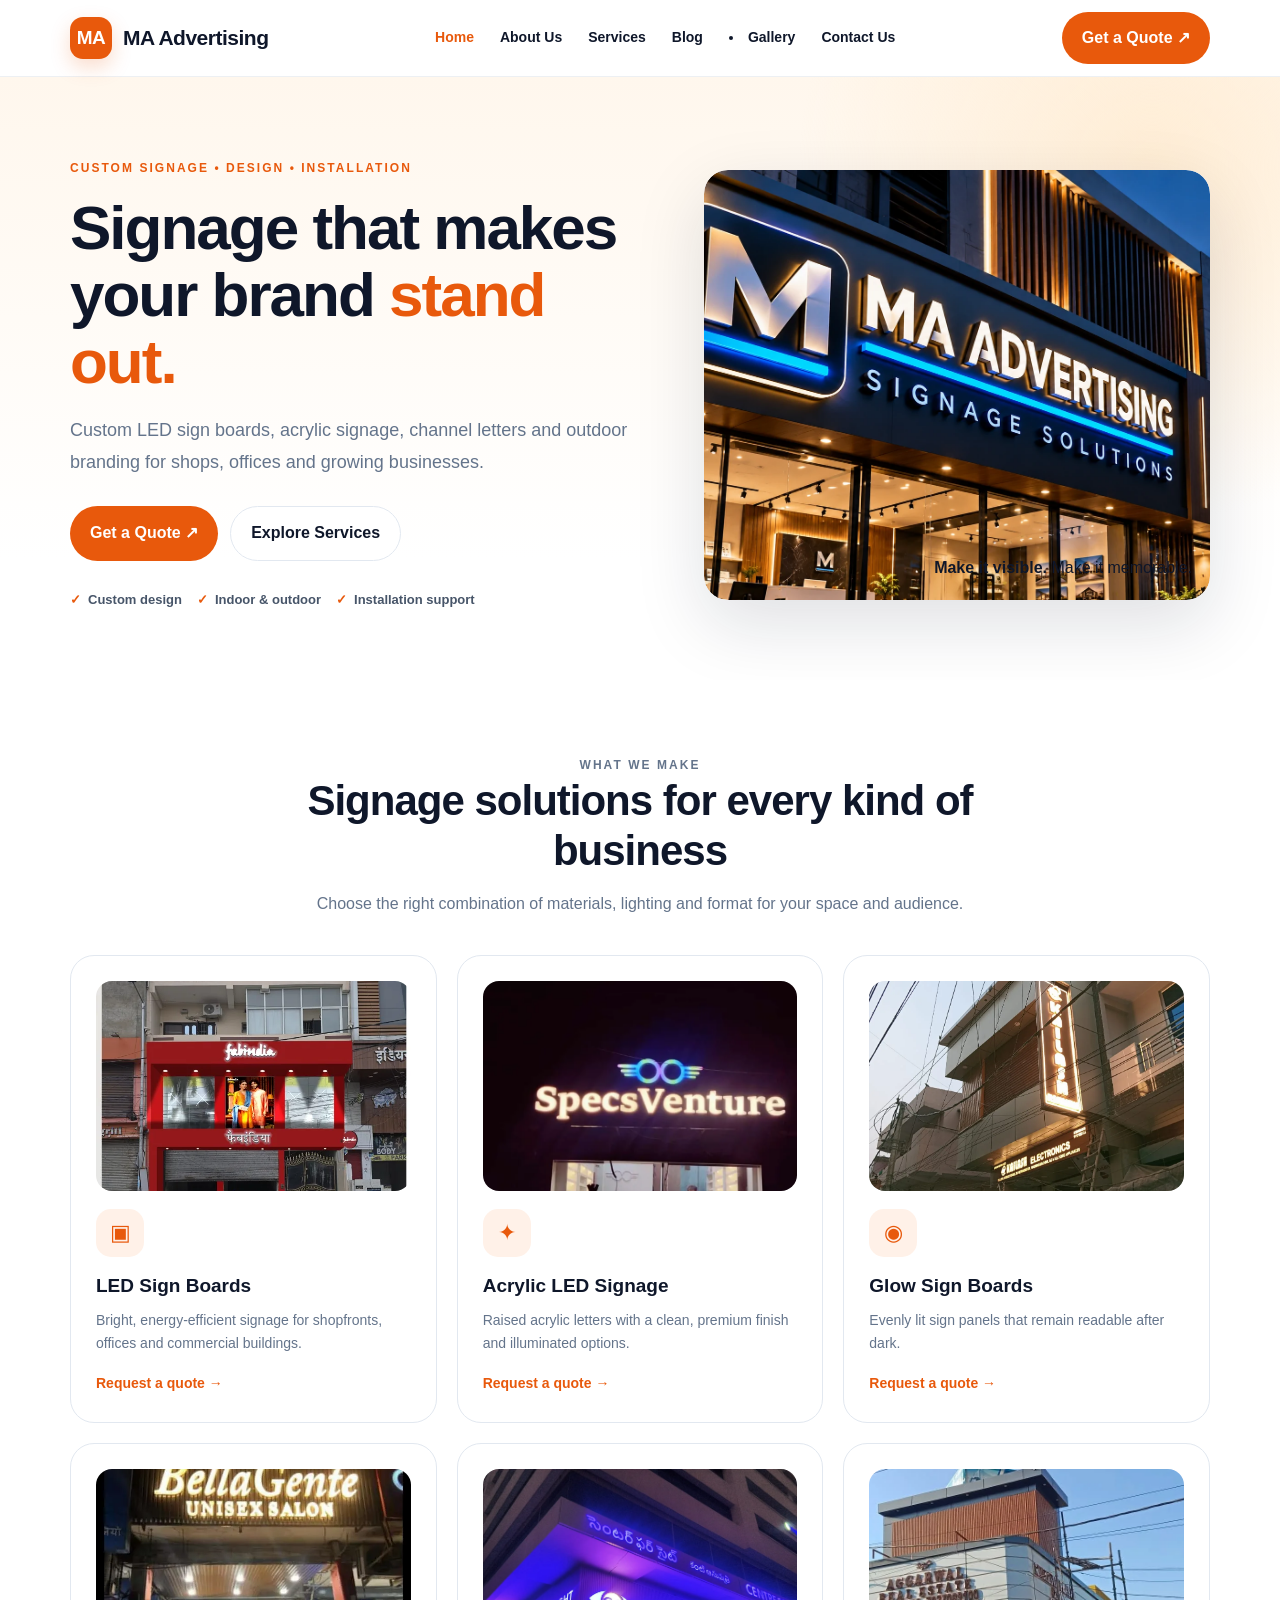
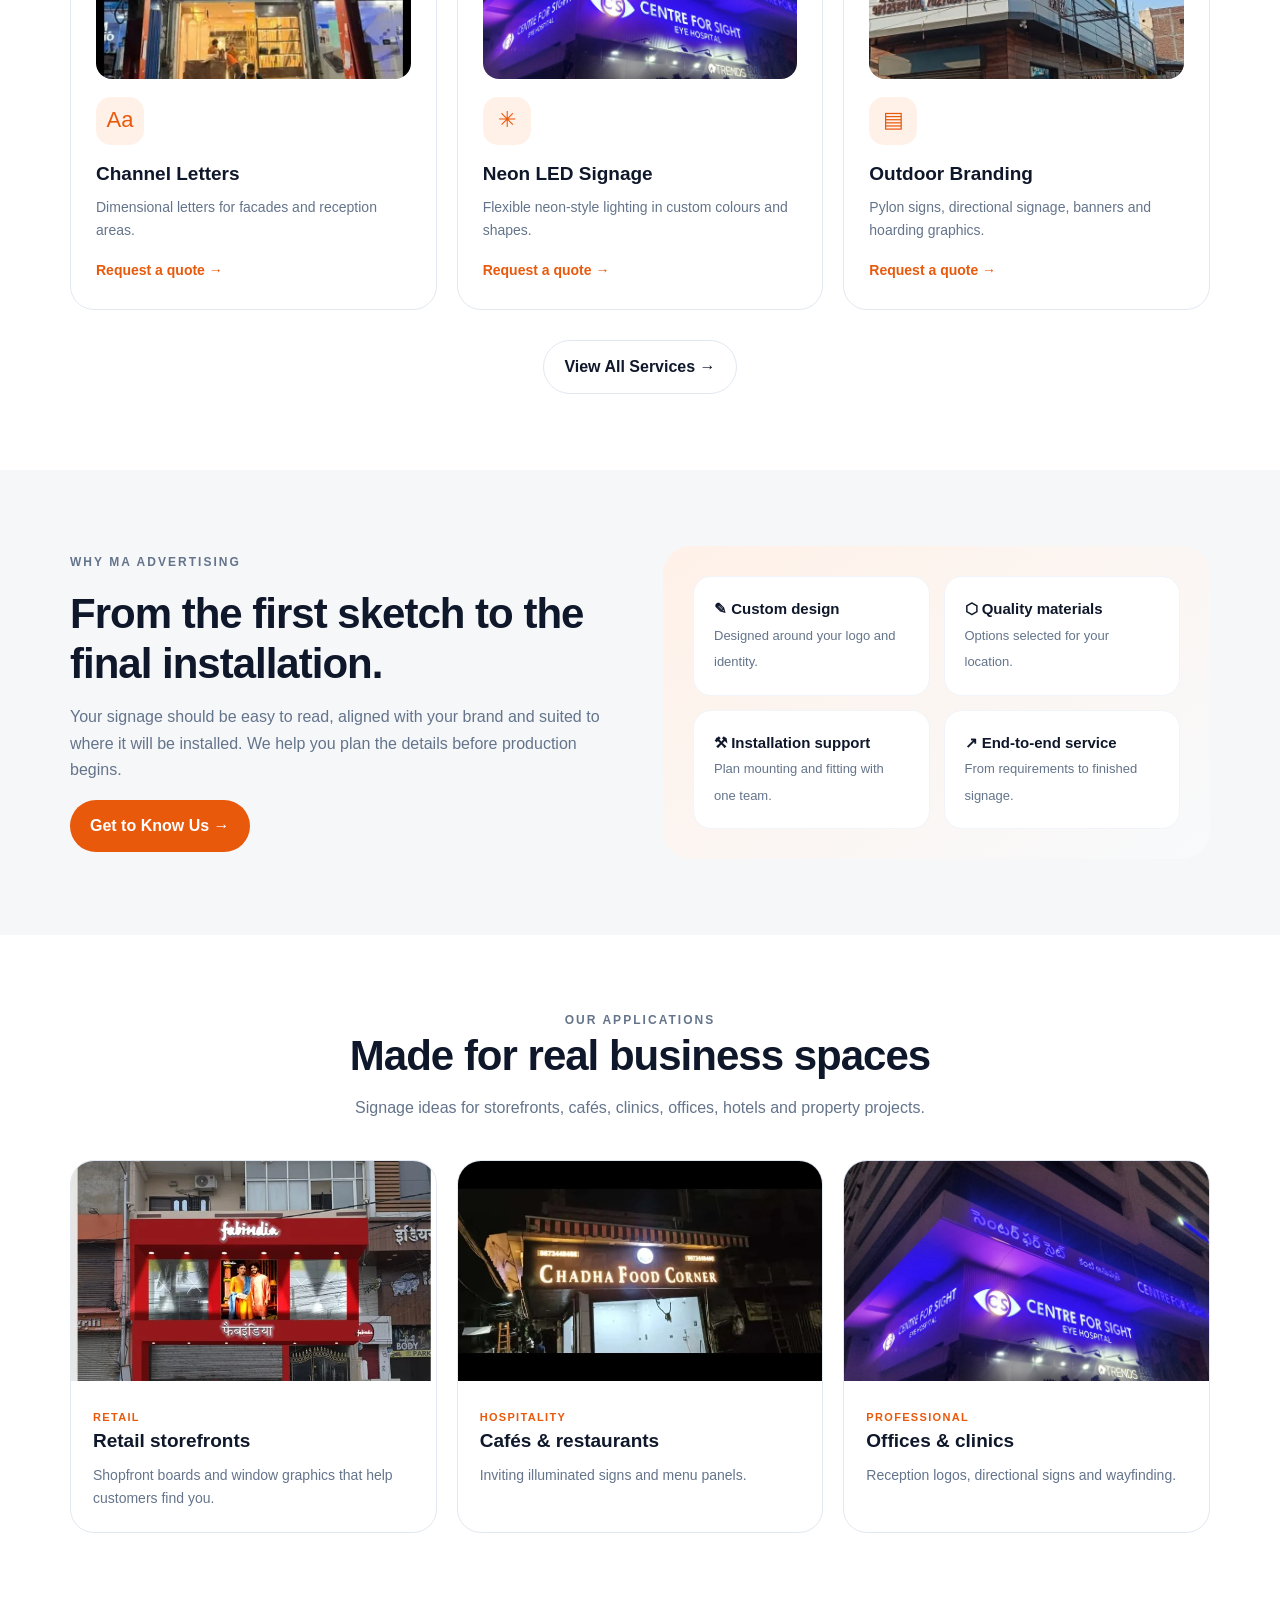
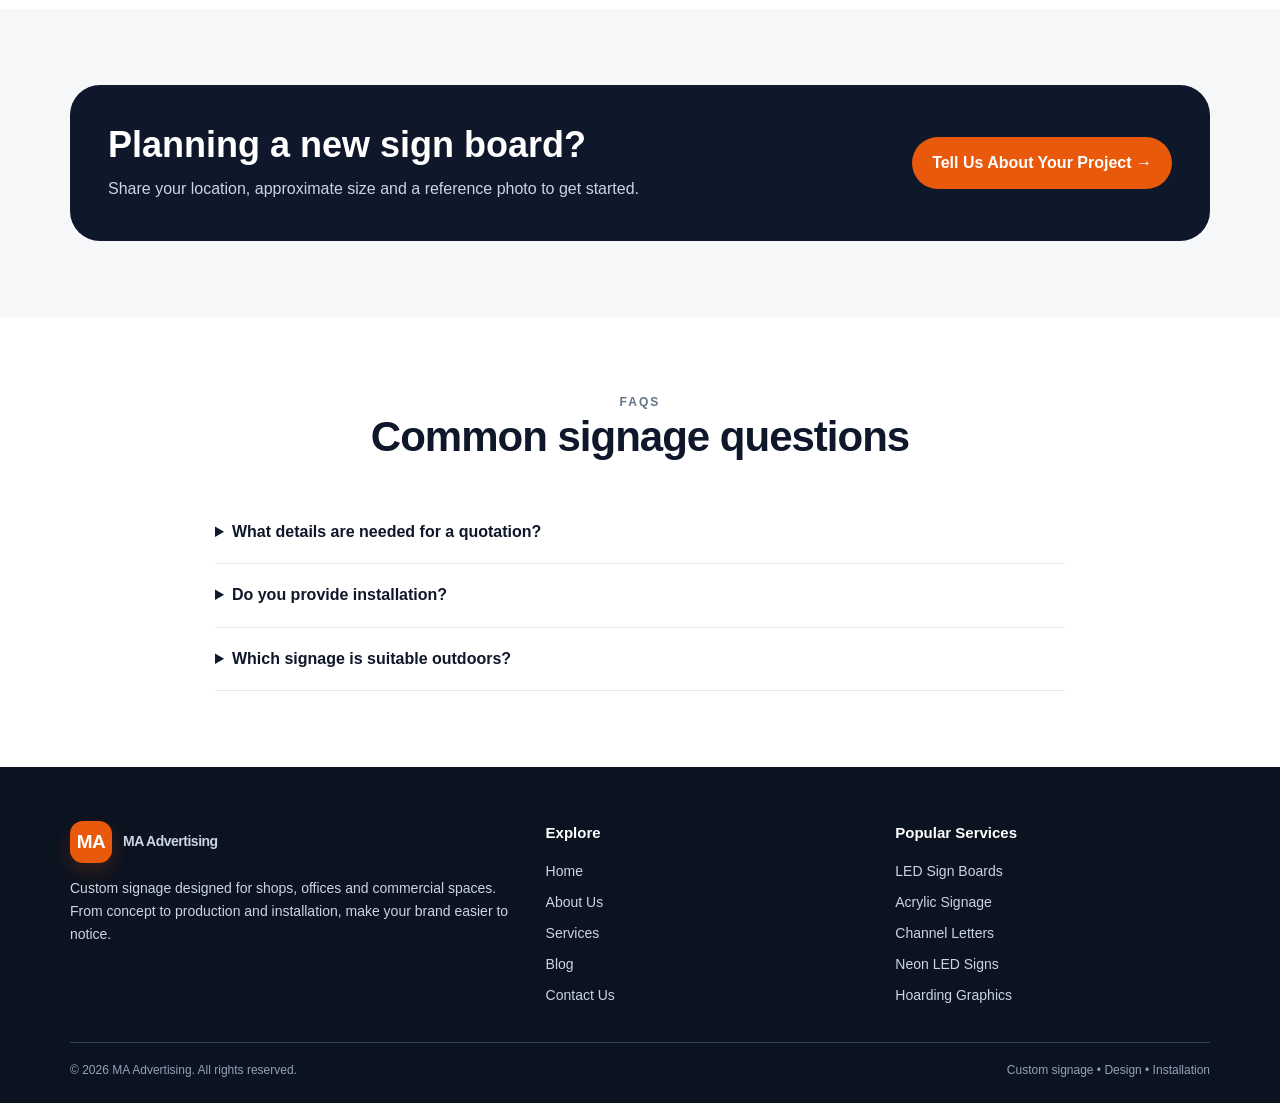
==== commit c4e518e2: "Update index.html" ====
--- a/index.html
+++ b/index.html
@@ -162,6 +162,7 @@
         <a href="about.html" data-page="about">About Us</a>
         <a href="services.html" data-page="services">Services</a>
         <a href="blog.html" data-page="blog">Blog</a>
+        <li><a href="/gallery.html">Gallery</a></li>
         <a href="contact.html" data-page="contact">Contact Us</a>
       </nav>
 
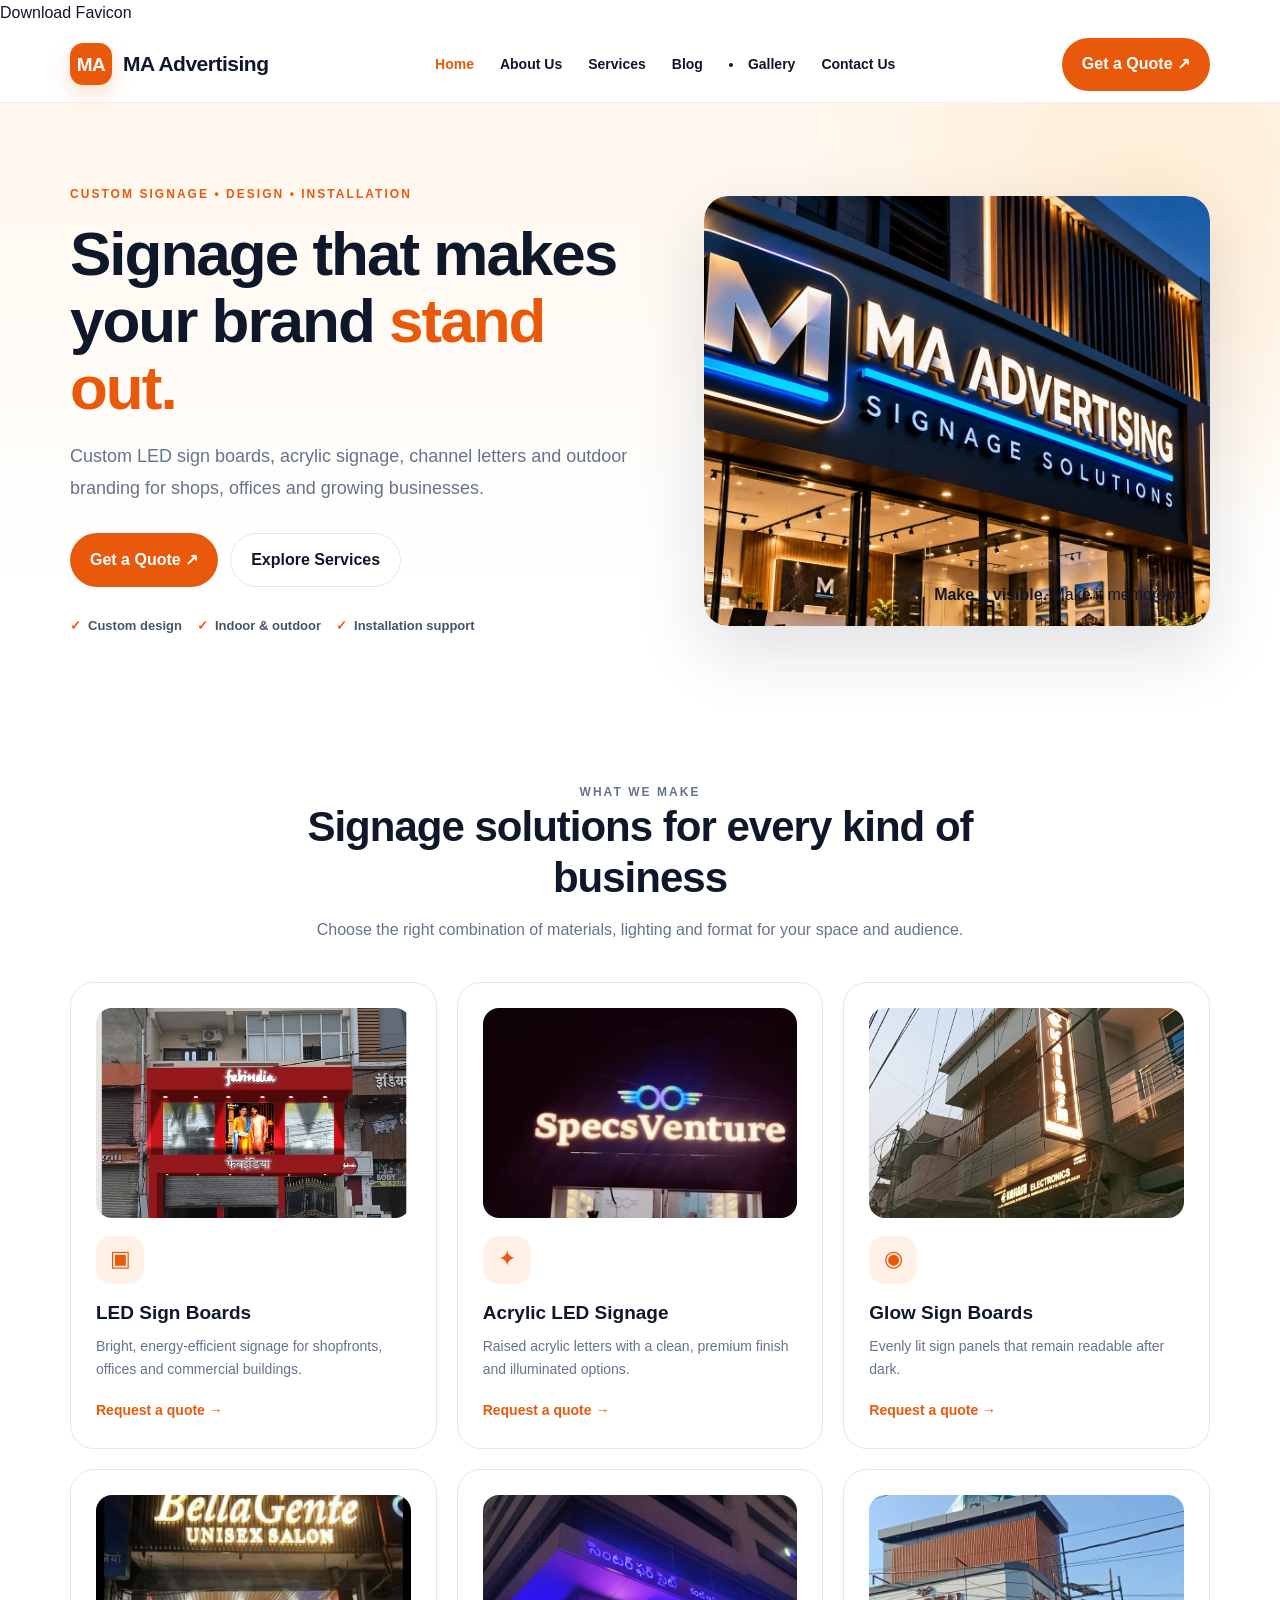
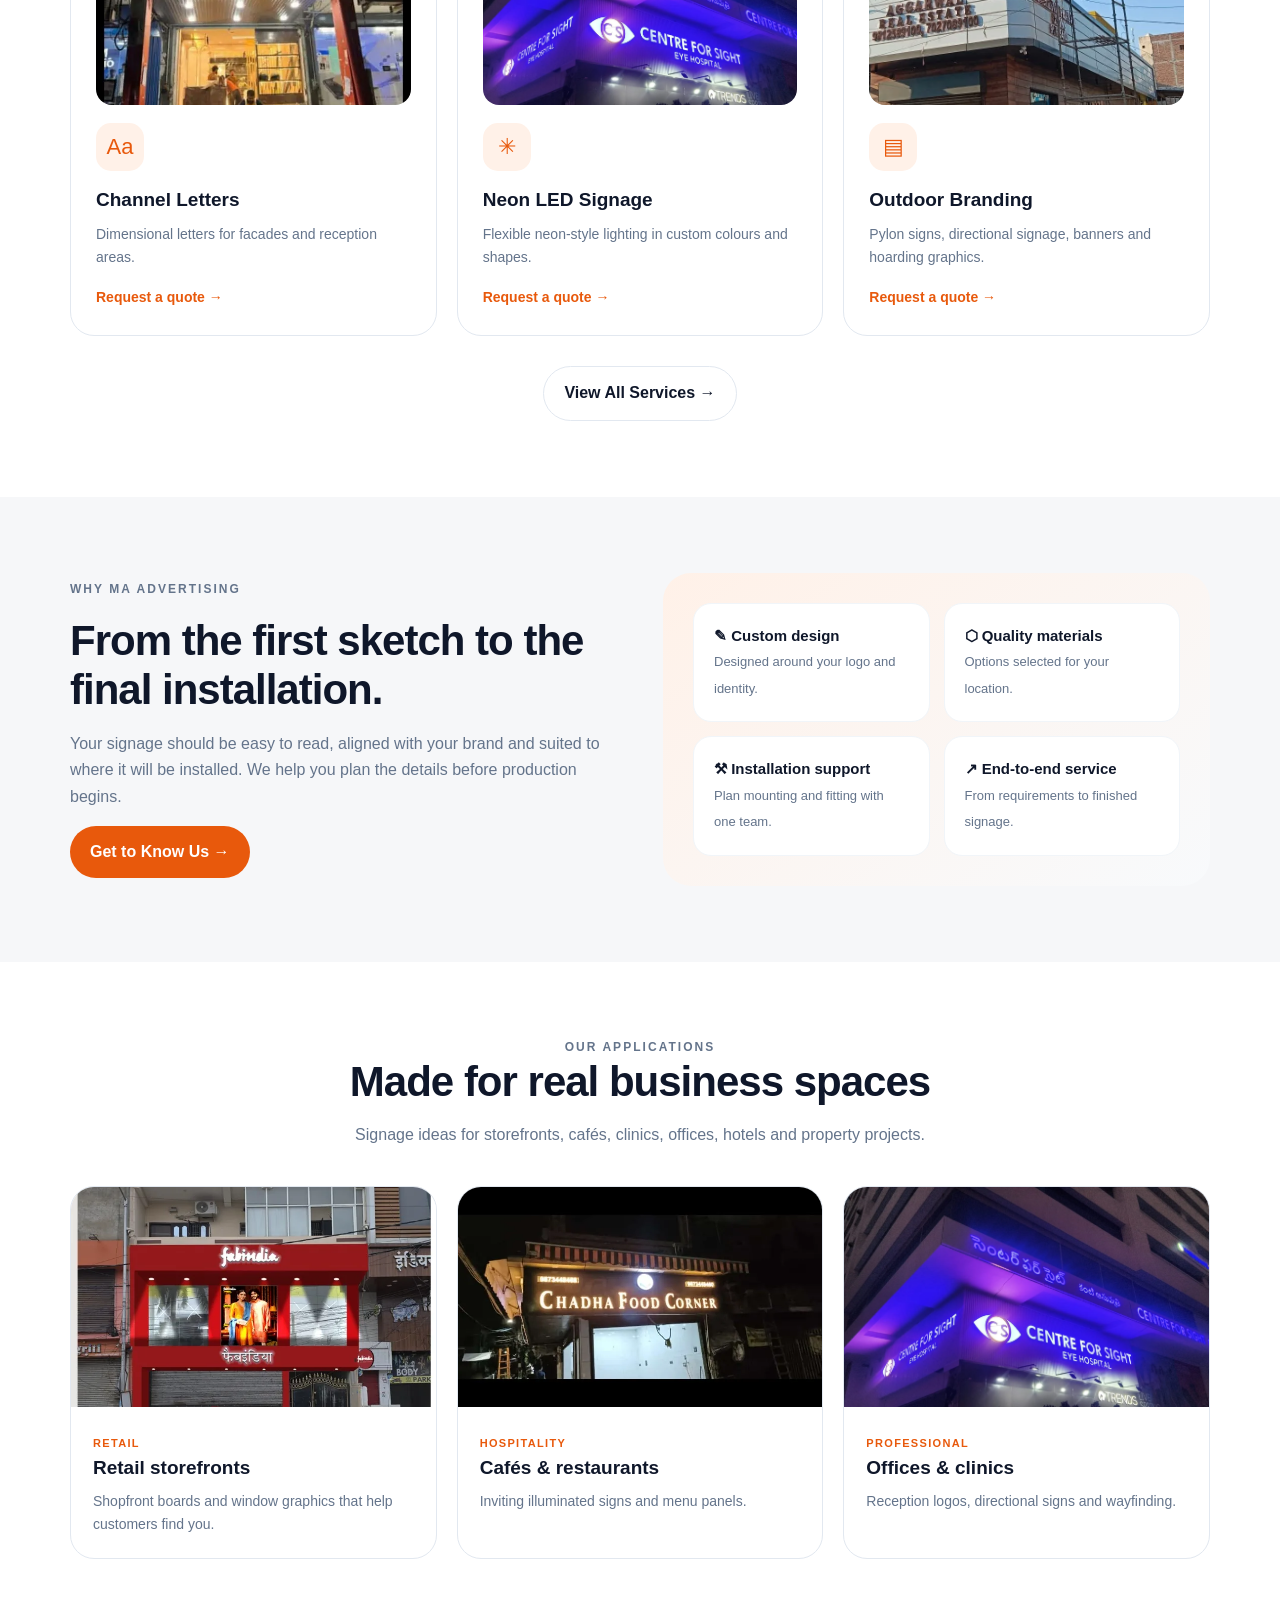
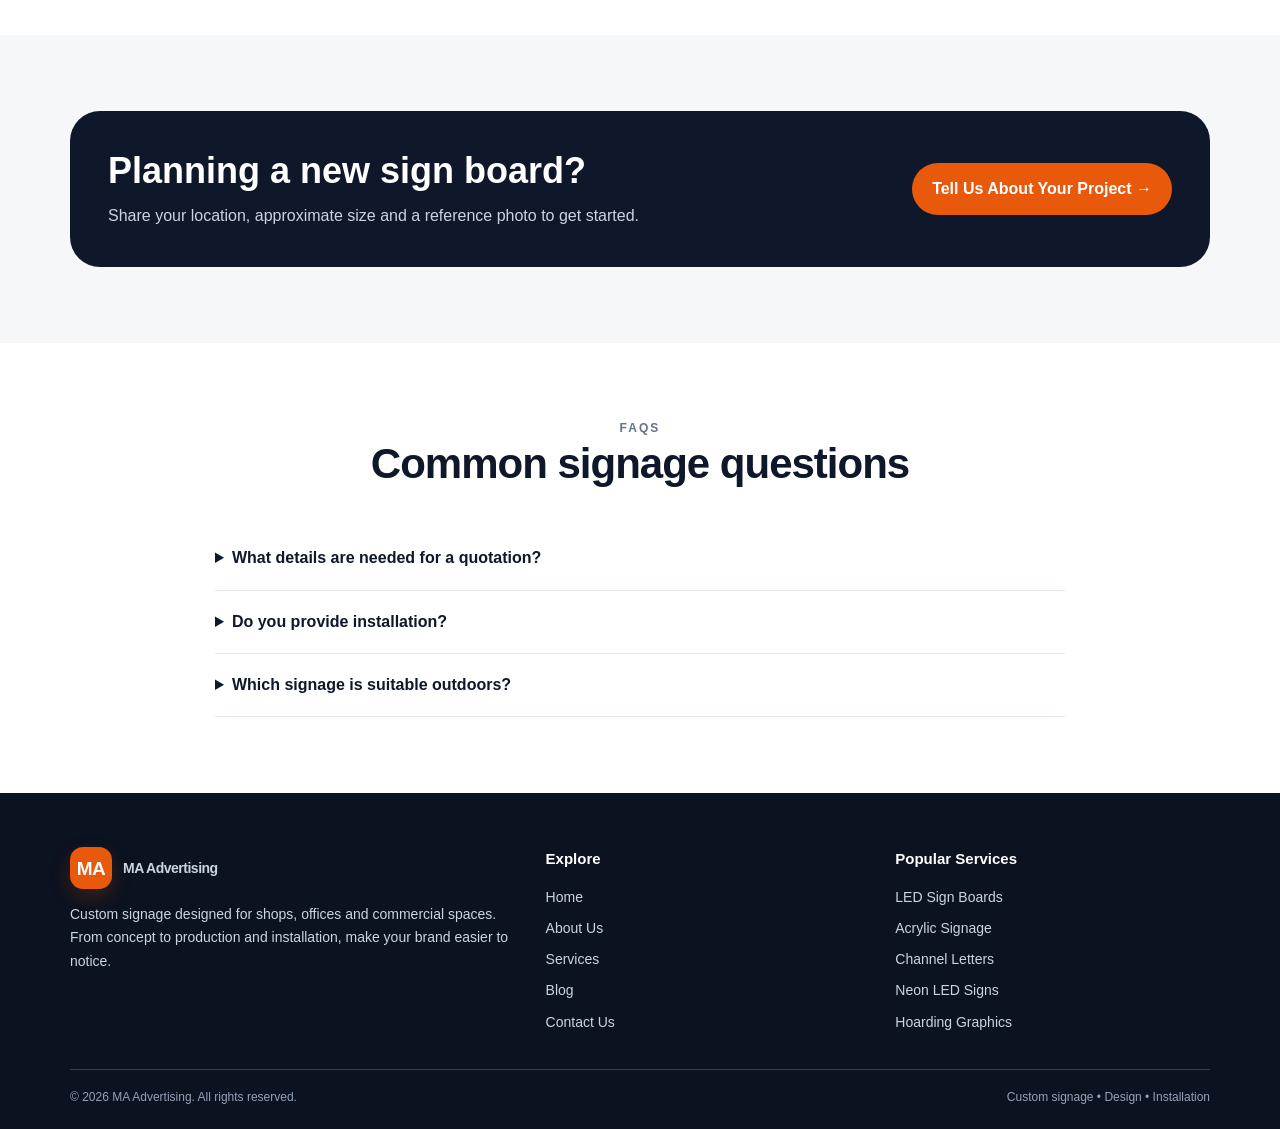
==== commit 764510e9: "Update index.html" ====
--- a/index.html
+++ b/index.html
@@ -1,9 +1,21 @@
 <!doctype html>
 <html lang="en">
 <head>
+  <!-- Google Tag Manager -->
+<script>(function(w,d,s,l,i){w[l]=w[l]||[];w[l].push({'gtm.start':
+new Date().getTime(),event:'gtm.js'});var f=d.getElementsByTagName(s)[0],
+j=d.createElement(s),dl=l!='dataLayer'?'&l='+l:'';j.async=true;j.src=
+'https://www.googletagmanager.com/gtm.js?id='+i+dl;f.parentNode.insertBefore(j,f);
+})(window,document,'script','dataLayer','GTM-MQ3CBL3X');</script>
+<!-- End Google Tag Manager -->
   <meta name="google-site-verification" content="v6h2J9xyP-zXZCv09M4QlkS0Wu4zQt11jCUlljmvt00">
   <meta charset="utf-8">
   <meta name="viewport" content="width=device-width, initial-scale=1">
+  
+<a href="/ma-advertising-favicon.png" download="ma-advertising-favicon.png">
+  Download Favicon
+</a>
+
 
   <title>MA Advertising | LED Sign Boards &amp; Custom Signage</title>
   <meta name="description" content="Custom LED sign boards, acrylic signage, channel letters, neon LED signs and outdoor branding for shops, offices and commercial spaces.">
@@ -544,6 +556,9 @@
       }
     });
   </script>
-
+<!-- Google Tag Manager (noscript) -->
+<noscript><iframe src="https://www.googletagmanager.com/ns.html?id=GTM-MQ3CBL3X"
+height="0" width="0" style="display:none;visibility:hidden"></iframe></noscript>
+<!-- End Google Tag Manager (noscript) -->
 </body>
 </html>
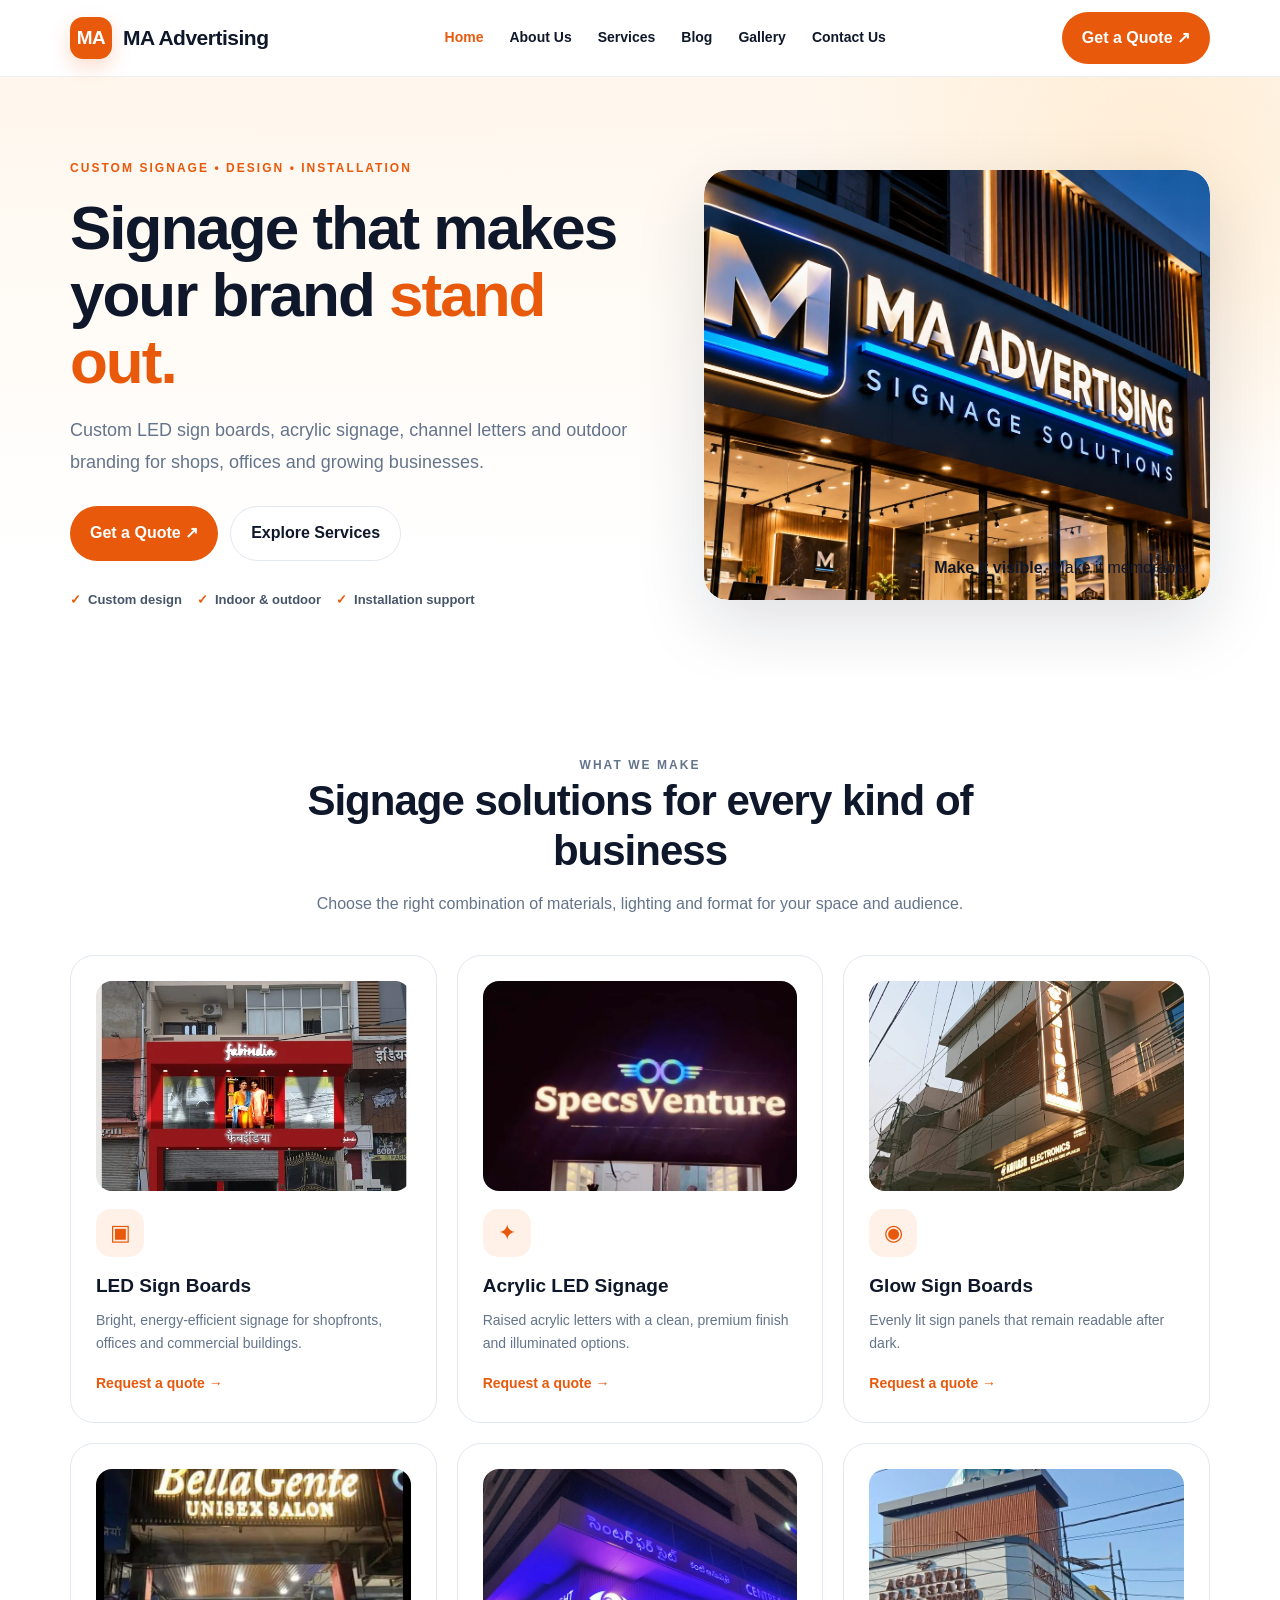
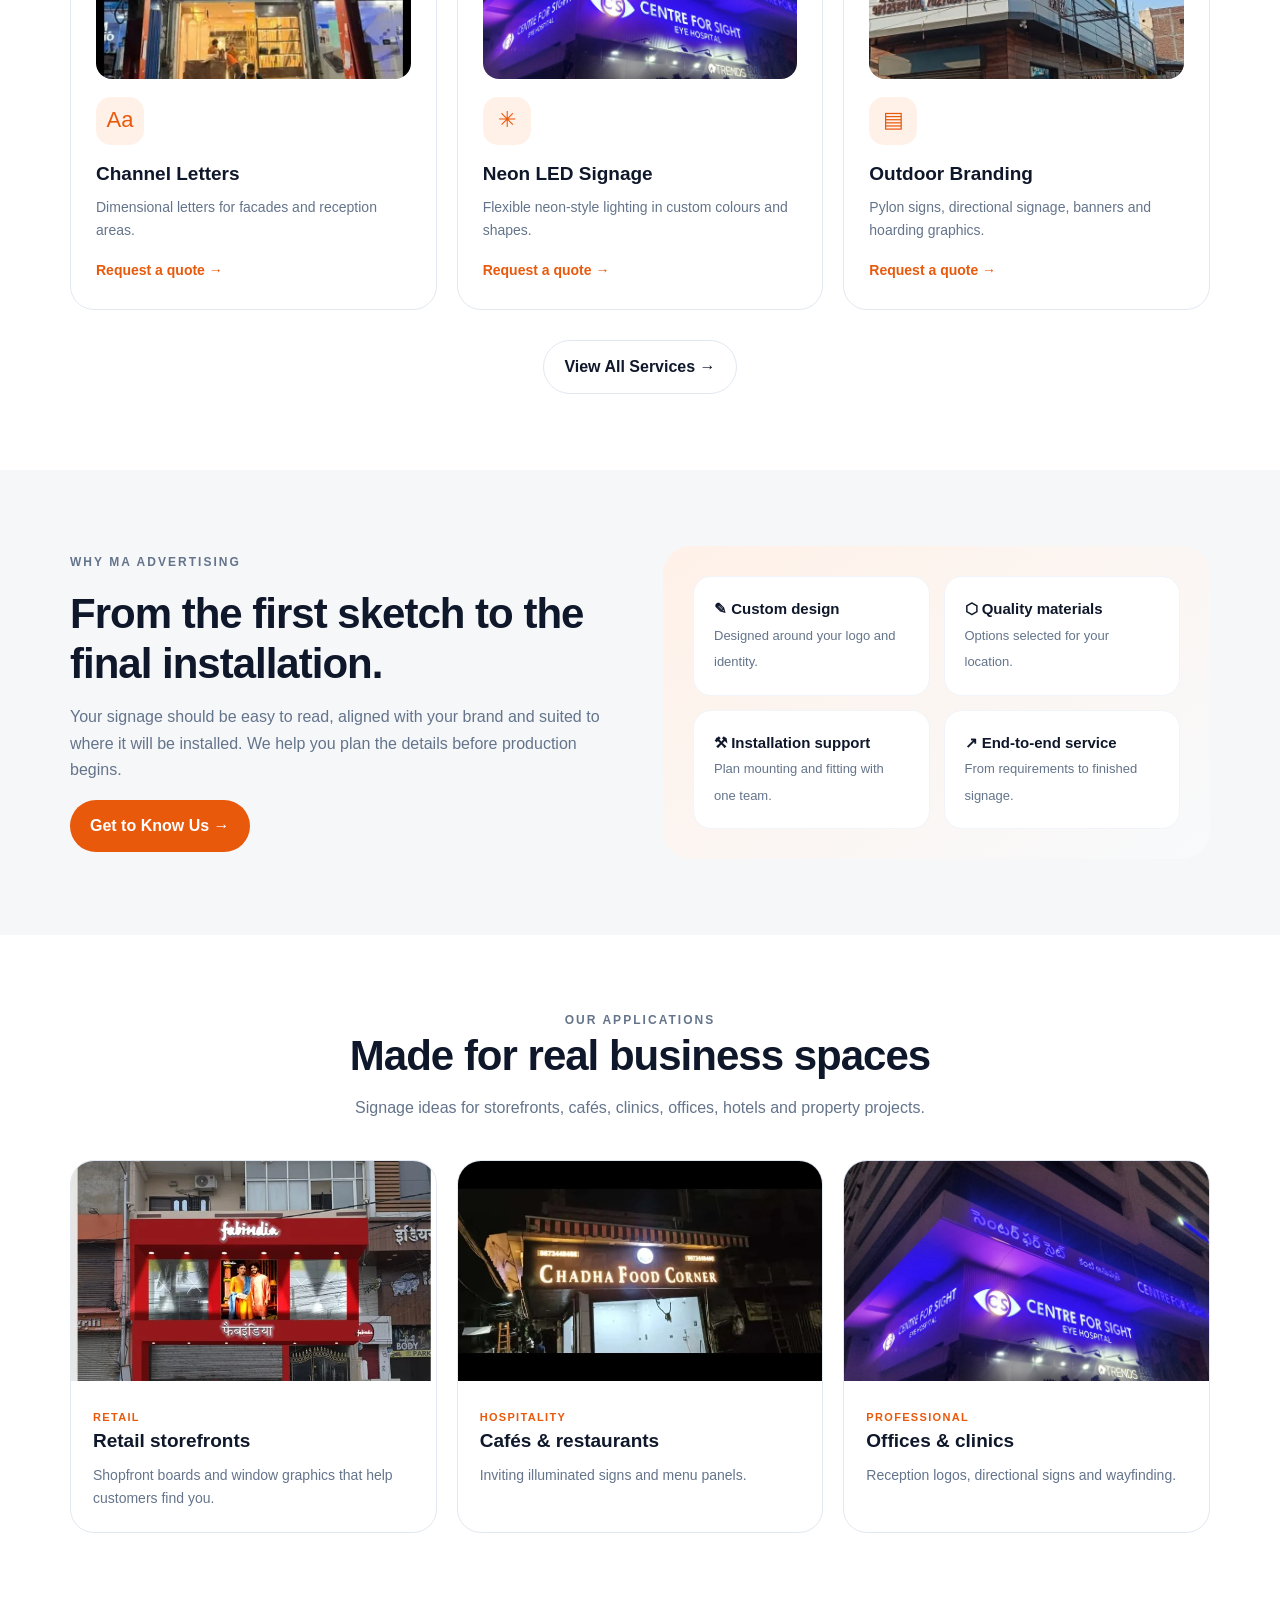
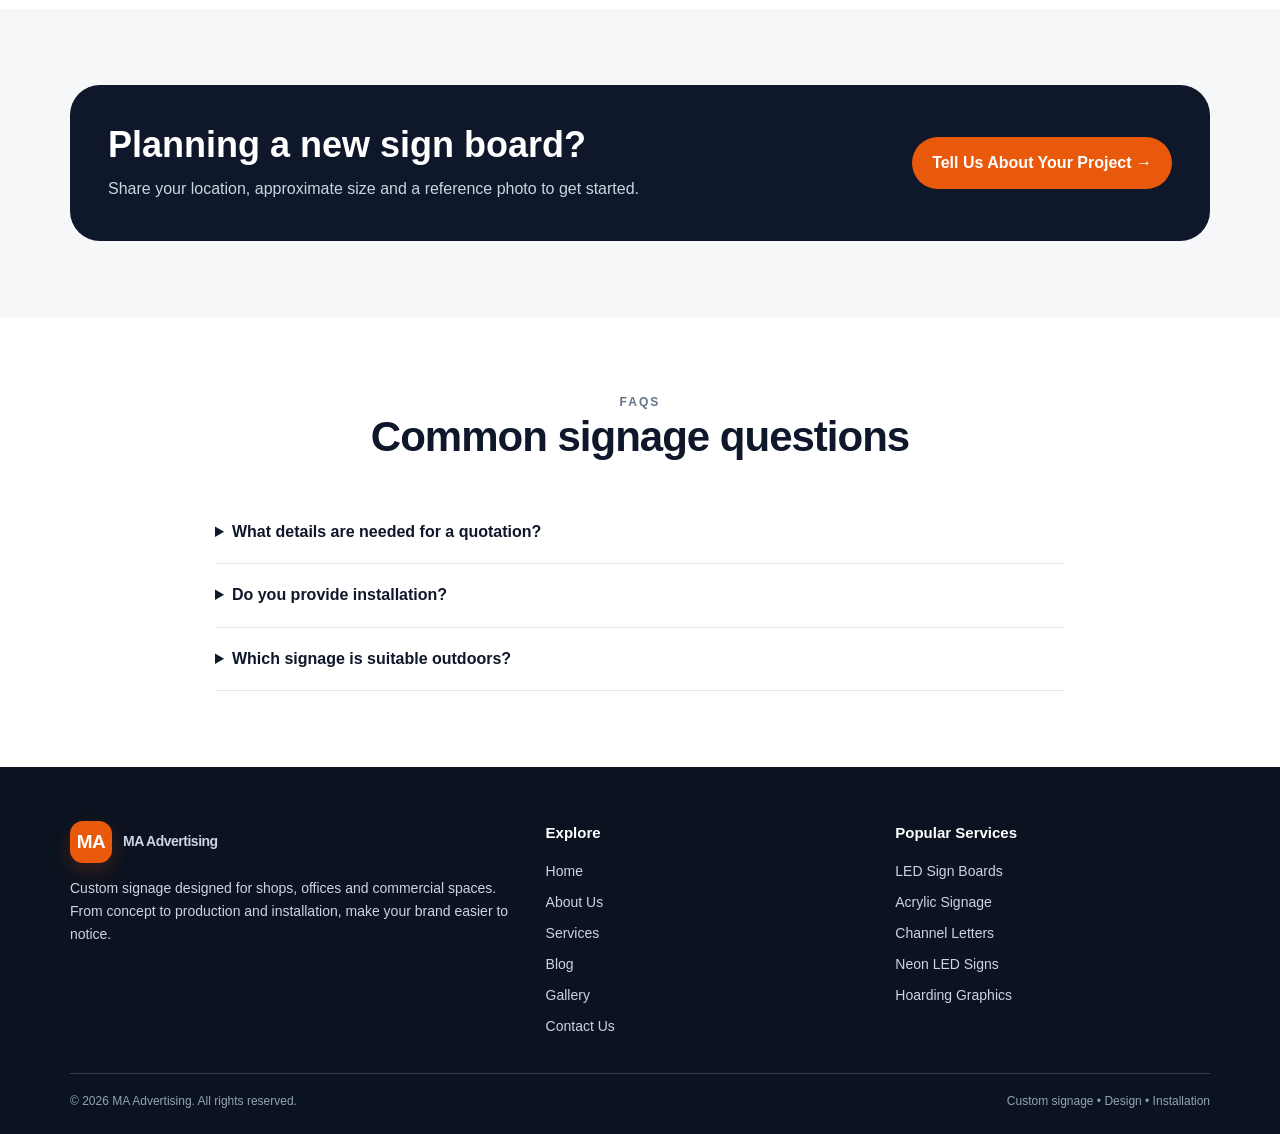
==== commit 1faa1e66: "Update index.html" ====
--- a/index.html
+++ b/index.html
@@ -1,35 +1,56 @@
+
 <!doctype html>
 <html lang="en">
 <head>
   <!-- Google Tag Manager -->
-<script>(function(w,d,s,l,i){w[l]=w[l]||[];w[l].push({'gtm.start':
-new Date().getTime(),event:'gtm.js'});var f=d.getElementsByTagName(s)[0],
-j=d.createElement(s),dl=l!='dataLayer'?'&l='+l:'';j.async=true;j.src=
-'https://www.googletagmanager.com/gtm.js?id='+i+dl;f.parentNode.insertBefore(j,f);
-})(window,document,'script','dataLayer','GTM-MQ3CBL3X');</script>
-<!-- End Google Tag Manager -->
-  <meta name="google-site-verification" content="v6h2J9xyP-zXZCv09M4QlkS0Wu4zQt11jCUlljmvt00">
+  <script>
+    (function(w,d,s,l,i){w[l]=w[l]||[];w[l].push({
+      'gtm.start':new Date().getTime(),event:'gtm.js'
+    });
+    var f=d.getElementsByTagName(s)[0],
+    j=d.createElement(s),dl=l!='dataLayer'?'&l='+l:'';
+    j.async=true;
+    j.src='https://www.googletagmanager.com/gtm.js?id='+i+dl;
+    f.parentNode.insertBefore(j,f);
+    })(window,document,'script','dataLayer','GTM-MQ3CBL3X');
+  </script>
+  <!-- End Google Tag Manager -->
+
+  <meta name="google-site-verification"
+        content="v6h2J9xyP-zXZCv09M4QlkS0Wu4zQt11jCUlljmvt00">
+
   <meta charset="utf-8">
   <meta name="viewport" content="width=device-width, initial-scale=1">
-  
-<a href="/ma-advertising-favicon.png" download="ma-advertising-favicon.png">
-  Download Favicon
-</a>
-
+
+  <!-- MA Advertising Favicon -->
+  <link rel="icon" type="image/png"
+        href="/images/ma-advertising-favicon.png">
+  <link rel="shortcut icon"
+        href="/images/ma-advertising-favicon.png"
+        type="image/png">
+  <link rel="apple-touch-icon"
+        href="/images/ma-advertising-favicon.png">
 
   <title>MA Advertising | LED Sign Boards &amp; Custom Signage</title>
-  <meta name="description" content="Custom LED sign boards, acrylic signage, channel letters, neon LED signs and outdoor branding for shops, offices and commercial spaces.">
+  <meta name="description"
+        content="Custom LED sign boards, acrylic signage, channel letters, neon LED signs and outdoor branding for shops, offices and commercial spaces.">
   <meta name="robots" content="index,follow">
+
+  <link rel="canonical"
+        href="https://maadvertising.maadvertising329.workers.dev/">
 
   <meta property="og:type" content="website">
   <meta property="og:site_name" content="MA Advertising">
-  <meta property="og:title" content="MA Advertising | LED Sign Boards &amp; Custom Signage">
-  <meta property="og:description" content="Custom LED sign boards, acrylic signage, channel letters, neon LED signs and outdoor branding for shops, offices and commercial spaces.">
+  <meta property="og:title"
+        content="MA Advertising | LED Sign Boards &amp; Custom Signage">
+  <meta property="og:description"
+        content="Custom LED sign boards, acrylic signage, channel letters, neon LED signs and outdoor branding for shops, offices and commercial spaces.">
+  <meta property="og:url"
+        content="https://maadvertising.maadvertising329.workers.dev/">
 
   <link rel="stylesheet" href="style.css">
 
   <style>
-    /* Image layout improvements */
     .hero-grid {
       align-items: center;
       gap: 40px;
@@ -71,6 +92,7 @@
     .application-image {
       display: block;
       width: 100%;
+      max-width: 100%;
       height: 210px;
       object-fit: cover;
       object-position: center;
@@ -105,11 +127,6 @@
       padding: 22px;
     }
 
-    .service-image,
-    .application-image {
-      max-width: 100%;
-    }
-
     @media (max-width: 768px) {
       .hero-grid {
         gap: 28px;
@@ -151,6 +168,16 @@
 </head>
 
 <body>
+
+  <!-- Google Tag Manager (noscript) -->
+  <noscript>
+    <iframe
+      src="https://www.googletagmanager.com/ns.html?id=GTM-MQ3CBL3X"
+      height="0" width="0"
+      style="display:none;visibility:hidden">
+    </iframe>
+  </noscript>
+  <!-- End Google Tag Manager (noscript) -->
 
   <header class="site-header">
     <div class="container nav-wrap">
@@ -169,16 +196,19 @@
         ☰
       </button>
 
-      <nav class="nav" id="primary-navigation" aria-label="Main navigation">
+      <nav class="nav" id="primary-navigation"
+           aria-label="Main navigation">
         <a href="index.html" data-page="home">Home</a>
         <a href="about.html" data-page="about">About Us</a>
         <a href="services.html" data-page="services">Services</a>
         <a href="blog.html" data-page="blog">Blog</a>
-        <li><a href="/gallery.html">Gallery</a></li>
+        <a href="gallery.html" data-page="gallery">Gallery</a>
         <a href="contact.html" data-page="contact">Contact Us</a>
       </nav>
 
-      <a class="nav-cta" href="contact.html#contact">Get a Quote ↗</a>
+      <a class="nav-cta" href="contact.html#contact">
+        Get a Quote ↗
+      </a>
 
     </div>
   </header>
@@ -190,7 +220,9 @@
       <div class="container hero-grid">
 
         <div class="reveal">
-          <p class="eyebrow">Custom signage • Design • Installation</p>
+          <p class="eyebrow">
+            Custom signage • Design • Installation
+          </p>
 
           <h1>
             Signage that makes your brand
@@ -203,8 +235,12 @@
           </p>
 
           <div class="hero-actions">
-            <a class="btn" href="contact.html#contact">Get a Quote ↗</a>
-            <a class="btn btn-outline" href="services.html#products">Explore Services</a>
+            <a class="btn" href="contact.html#contact">
+              Get a Quote ↗
+            </a>
+            <a class="btn btn-outline" href="services.html#products">
+              Explore Services
+            </a>
           </div>
 
           <div class="ticks">
@@ -246,13 +282,10 @@
         <div class="cards">
 
           <article class="card">
-            <img
-              class="service-image"
-              src="images/services/led-sign-boards.webp"
-              alt="Illuminated LED sign boards for commercial buildings"
-              loading="lazy"
-              decoding="async">
-
+            <img class="service-image"
+                 src="images/services/led-sign-boards.webp"
+                 alt="Illuminated LED sign boards for commercial buildings"
+                 loading="lazy" decoding="async">
             <div class="card-icon">▣</div>
             <h3>LED Sign Boards</h3>
             <p>Bright, energy-efficient signage for shopfronts, offices and commercial buildings.</p>
@@ -260,13 +293,10 @@
           </article>
 
           <article class="card">
-            <img
-              class="service-image"
-              src="images/services/acrylic-led-signage.webp"
-              alt="Premium acrylic LED signage with illuminated lettering"
-              loading="lazy"
-              decoding="async">
-
+            <img class="service-image"
+                 src="images/services/acrylic-led-signage.webp"
+                 alt="Premium acrylic LED signage with illuminated lettering"
+                 loading="lazy" decoding="async">
             <div class="card-icon">✦</div>
             <h3>Acrylic LED Signage</h3>
             <p>Raised acrylic letters with a clean, premium finish and illuminated options.</p>
@@ -274,13 +304,10 @@
           </article>
 
           <article class="card">
-            <img
-              class="service-image"
-              src="images/services/glow-sign-boards.webp"
-              alt="Illuminated glow sign board for a business storefront"
-              loading="lazy"
-              decoding="async">
-
+            <img class="service-image"
+                 src="images/services/glow-sign-boards.webp"
+                 alt="Illuminated glow sign board for a business storefront"
+                 loading="lazy" decoding="async">
             <div class="card-icon">◉</div>
             <h3>Glow Sign Boards</h3>
             <p>Evenly lit sign panels that remain readable after dark.</p>
@@ -288,13 +315,10 @@
           </article>
 
           <article class="card">
-            <img
-              class="service-image"
-              src="images/services/channel-letters.webp"
-              alt="Three-dimensional channel letter signage"
-              loading="lazy"
-              decoding="async">
-
+            <img class="service-image"
+                 src="images/services/channel-letters.webp"
+                 alt="Three-dimensional channel letter signage"
+                 loading="lazy" decoding="async">
             <div class="card-icon">Aa</div>
             <h3>Channel Letters</h3>
             <p>Dimensional letters for facades and reception areas.</p>
@@ -302,13 +326,10 @@
           </article>
 
           <article class="card">
-            <img
-              class="service-image"
-              src="images/services/neon-led-signage.webp"
-              alt="Custom neon LED signage with illuminated lettering"
-              loading="lazy"
-              decoding="async">
-
+            <img class="service-image"
+                 src="images/services/neon-led-signage.webp"
+                 alt="Custom neon LED signage with illuminated lettering"
+                 loading="lazy" decoding="async">
             <div class="card-icon">✳</div>
             <h3>Neon LED Signage</h3>
             <p>Flexible neon-style lighting in custom colours and shapes.</p>
@@ -316,13 +337,10 @@
           </article>
 
           <article class="card">
-            <img
-              class="service-image"
-              src="images/services/outdoor-branding.webp"
-              alt="Outdoor commercial signage and building branding"
-              loading="lazy"
-              decoding="async">
-
+            <img class="service-image"
+                 src="images/services/outdoor-branding.webp"
+                 alt="Outdoor commercial signage and building branding"
+                 loading="lazy" decoding="async">
             <div class="card-icon">▤</div>
             <h3>Outdoor Branding</h3>
             <p>Pylon signs, directional signage, banners and hoarding graphics.</p>
@@ -332,7 +350,9 @@
         </div>
 
         <div style="text-align:center;margin-top:30px">
-          <a class="btn btn-outline" href="services.html">View All Services →</a>
+          <a class="btn btn-outline" href="services.html">
+            View All Services →
+          </a>
         </div>
 
       </div>
@@ -345,39 +365,33 @@
         <div>
           <p class="eyebrow">Why MA Advertising</p>
           <h2>From the first sketch to the final installation.</h2>
-
           <p>
             Your signage should be easy to read, aligned with your brand
             and suited to where it will be installed. We help you plan the
             details before production begins.
           </p>
-
           <a class="btn" href="about.html">Get to Know Us →</a>
         </div>
 
         <div class="feature-panel">
-
           <div class="feature-tile">
             <b>✎ Custom design</b>
             <span>Designed around your logo and identity.</span>
           </div>
-
           <div class="feature-tile">
             <b>⬡ Quality materials</b>
             <span>Options selected for your location.</span>
           </div>
-
           <div class="feature-tile">
             <b>⚒ Installation support</b>
             <span>Plan mounting and fitting with one team.</span>
           </div>
-
           <div class="feature-tile">
             <b>↗ End-to-end service</b>
             <span>From requirements to finished signage.</span>
           </div>
-
-        </div>
+        </div>
+
       </div>
     </section>
 
@@ -398,14 +412,11 @@
 
           <article class="card project-card">
             <div class="project-art">
-              <img
-                class="application-image"
-                src="images/applications/retail-storefronts.webp"
-                alt="Retail storefront with professionally designed signage"
-                loading="lazy"
-                decoding="async">
+              <img class="application-image"
+                   src="images/applications/retail-storefronts.webp"
+                   alt="Retail storefront with professionally designed signage"
+                   loading="lazy" decoding="async">
             </div>
-
             <div class="card-body">
               <span class="tag">Retail</span>
               <h3>Retail storefronts</h3>
@@ -415,14 +426,11 @@
 
           <article class="card project-card">
             <div class="project-art">
-              <img
-                class="application-image"
-                src="images/applications/cafes-restaurants.webp"
-                alt="Restaurant entrance with illuminated business signage"
-                loading="lazy"
-                decoding="async">
+              <img class="application-image"
+                   src="images/applications/cafes-restaurants.webp"
+                   alt="Restaurant entrance with illuminated business signage"
+                   loading="lazy" decoding="async">
             </div>
-
             <div class="card-body">
               <span class="tag">Hospitality</span>
               <h3>Cafés &amp; restaurants</h3>
@@ -432,14 +440,11 @@
 
           <article class="card project-card">
             <div class="project-art">
-              <img
-                class="application-image"
-                src="images/applications/offices-clinics.webp"
-                alt="Professional office and clinic signage"
-                loading="lazy"
-                decoding="async">
+              <img class="application-image"
+                   src="images/applications/offices-clinics.webp"
+                   alt="Professional office and clinic signage"
+                   loading="lazy" decoding="async">
             </div>
-
             <div class="card-body">
               <span class="tag">Professional</span>
               <h3>Offices &amp; clinics</h3>
@@ -454,16 +459,15 @@
     <!-- QUOTE CTA -->
     <section class="section soft">
       <div class="container">
-
         <div class="quote-band">
           <div>
             <h2>Planning a new sign board?</h2>
             <p>Share your location, approximate size and a reference photo to get started.</p>
           </div>
-
-          <a class="btn" href="contact.html#contact">Tell Us About Your Project →</a>
-        </div>
-
+          <a class="btn" href="contact.html#contact">
+            Tell Us About Your Project →
+          </a>
+        </div>
       </div>
     </section>
 
@@ -507,7 +511,6 @@
             <span class="brand-mark">MA</span>
             <span>MA Advertising</span>
           </a>
-
           <p>
             Custom signage designed for shops, offices and commercial spaces.
             From concept to production and installation, make your brand easier to notice.
@@ -521,6 +524,7 @@
             <a href="about.html">About Us</a>
             <a href="services.html">Services</a>
             <a href="blog.html">Blog</a>
+            <a href="gallery.html">Gallery</a>
             <a href="contact.html">Contact Us</a>
           </div>
         </div>
@@ -556,9 +560,6 @@
       }
     });
   </script>
-<!-- Google Tag Manager (noscript) -->
-<noscript><iframe src="https://www.googletagmanager.com/ns.html?id=GTM-MQ3CBL3X"
-height="0" width="0" style="display:none;visibility:hidden"></iframe></noscript>
-<!-- End Google Tag Manager (noscript) -->
+
 </body>
 </html>
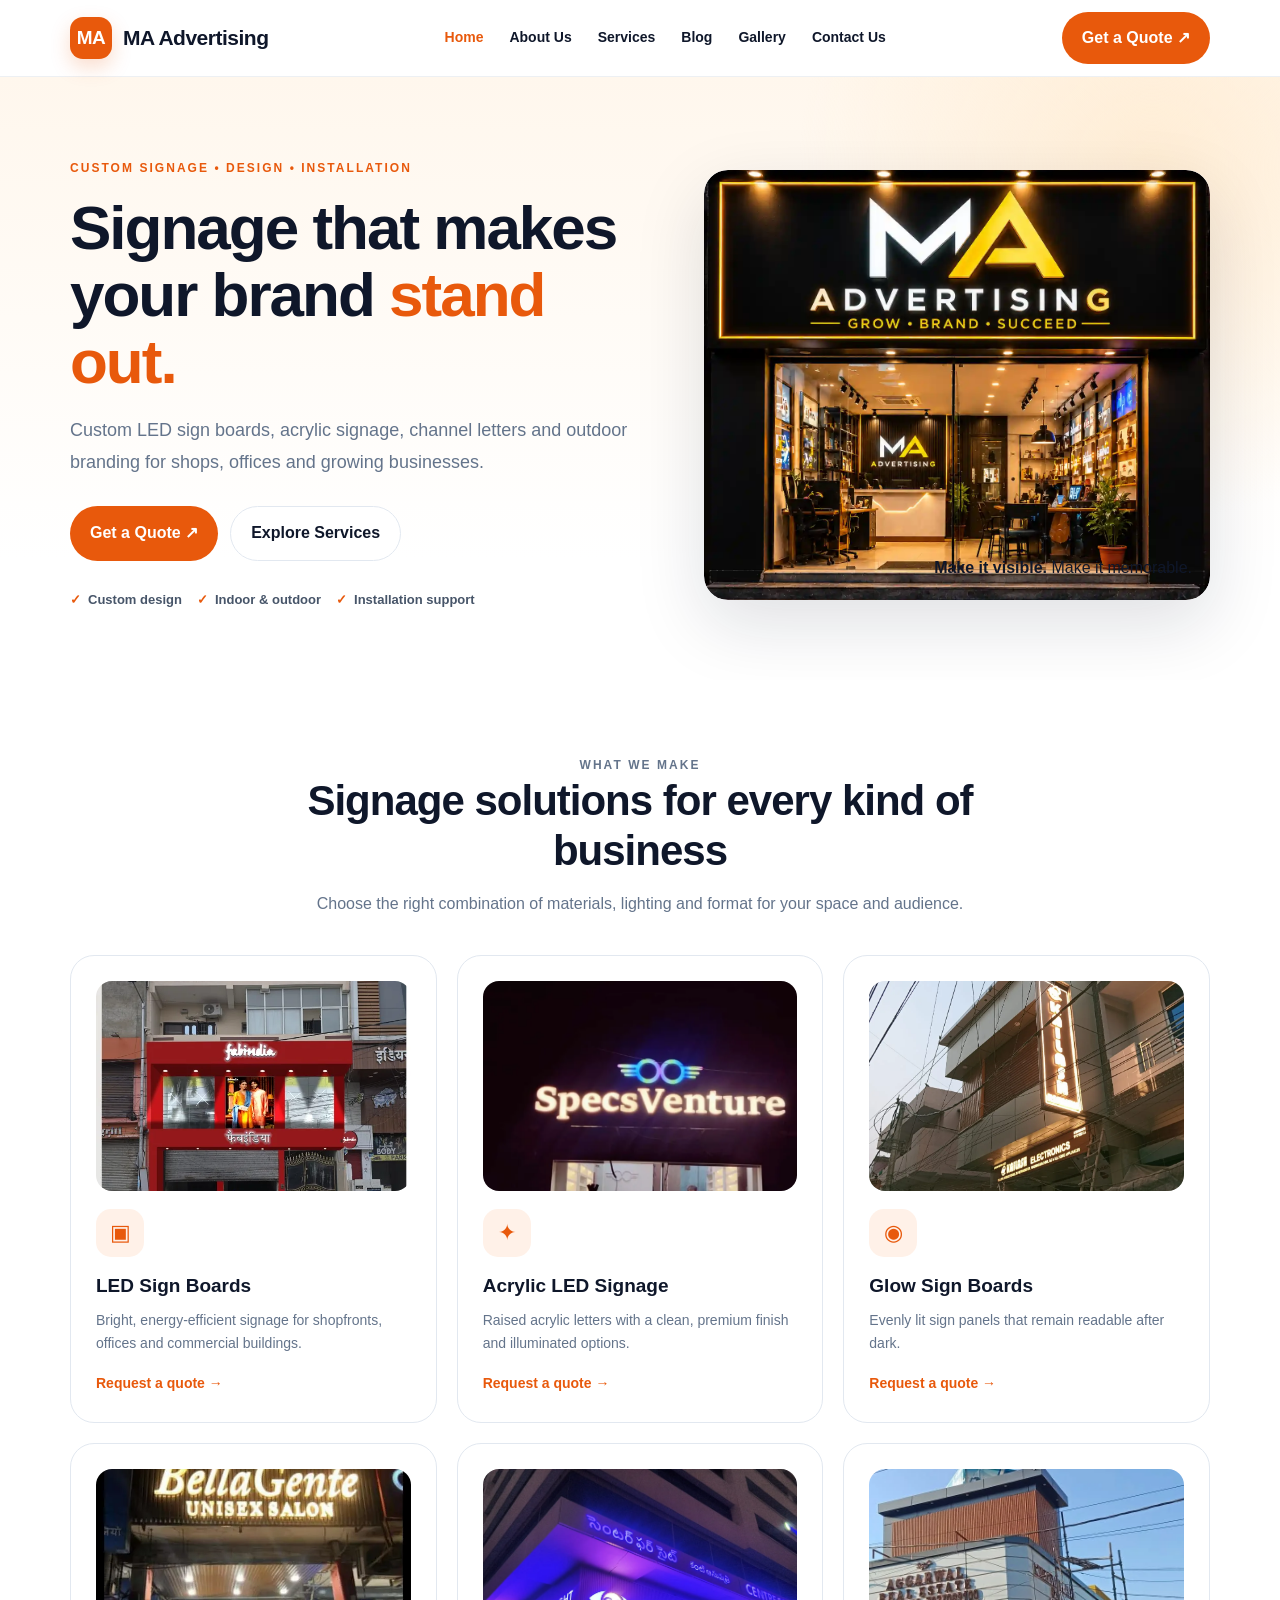
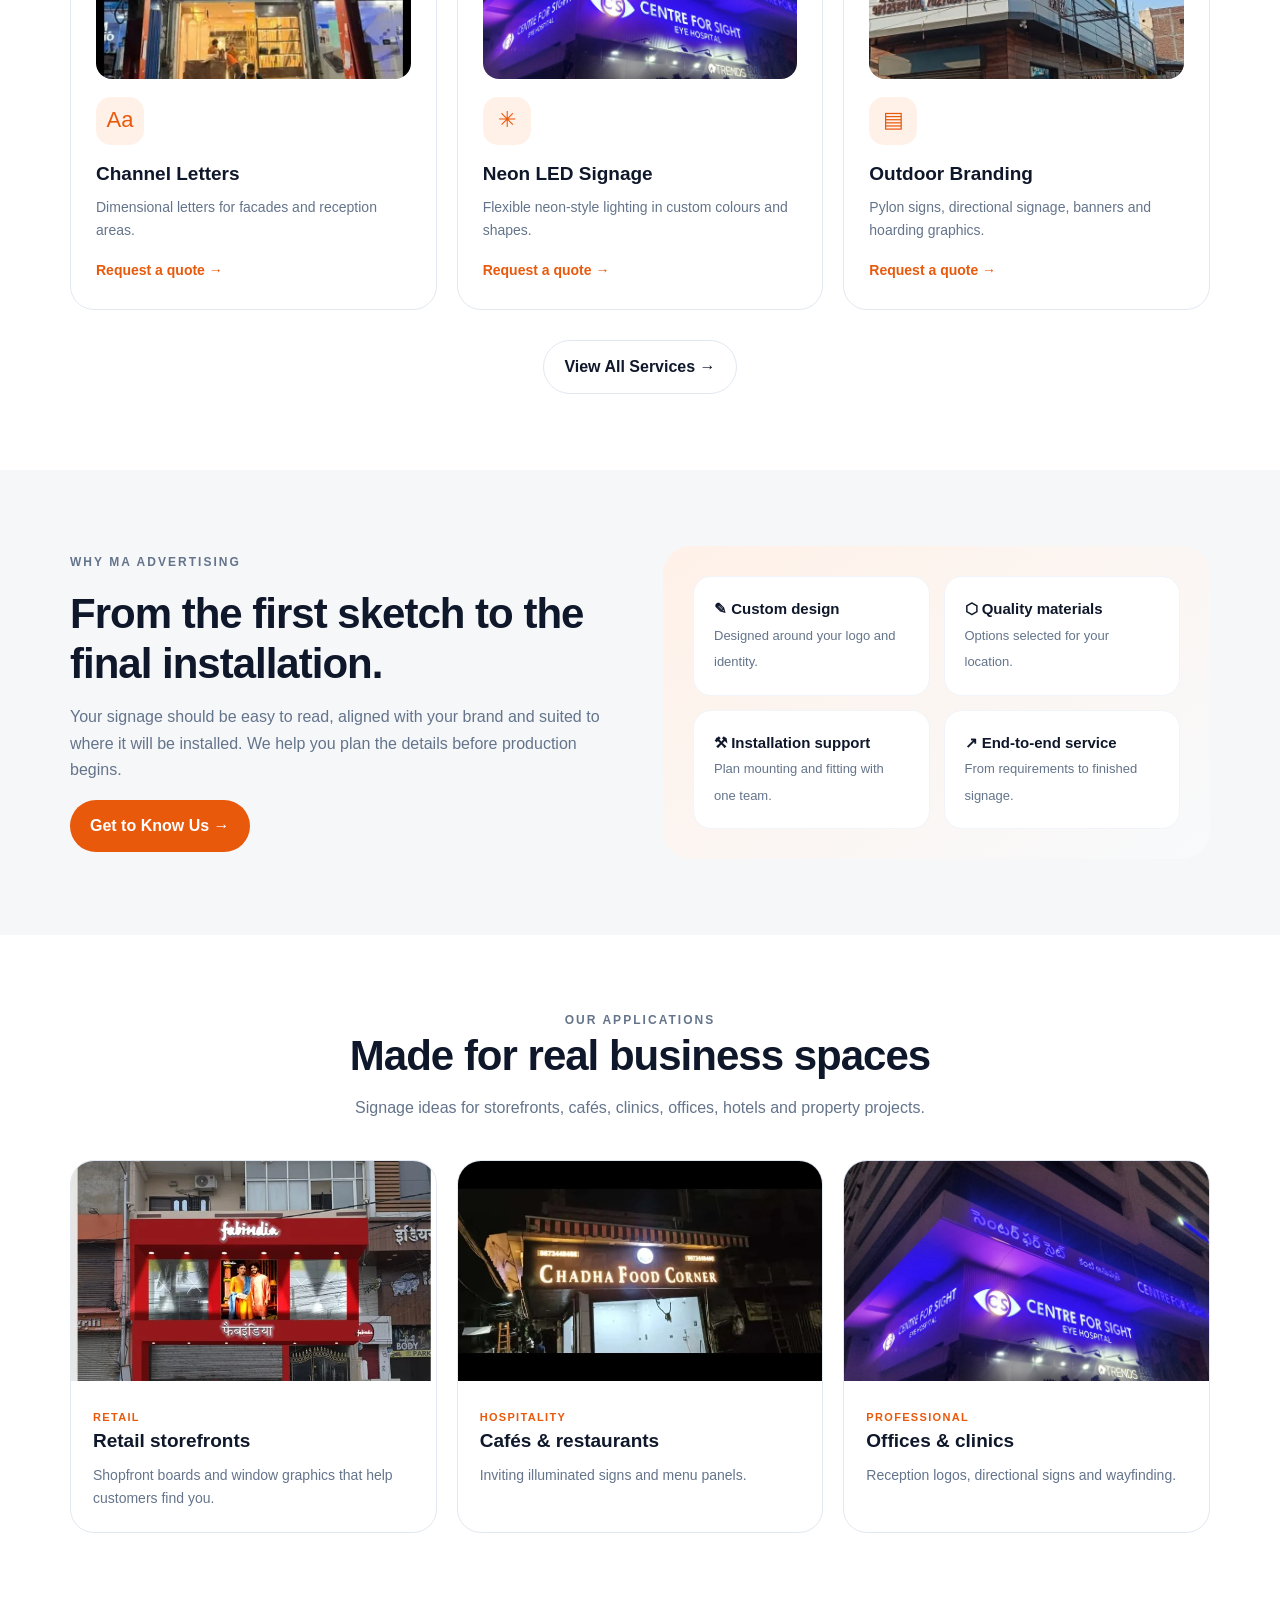
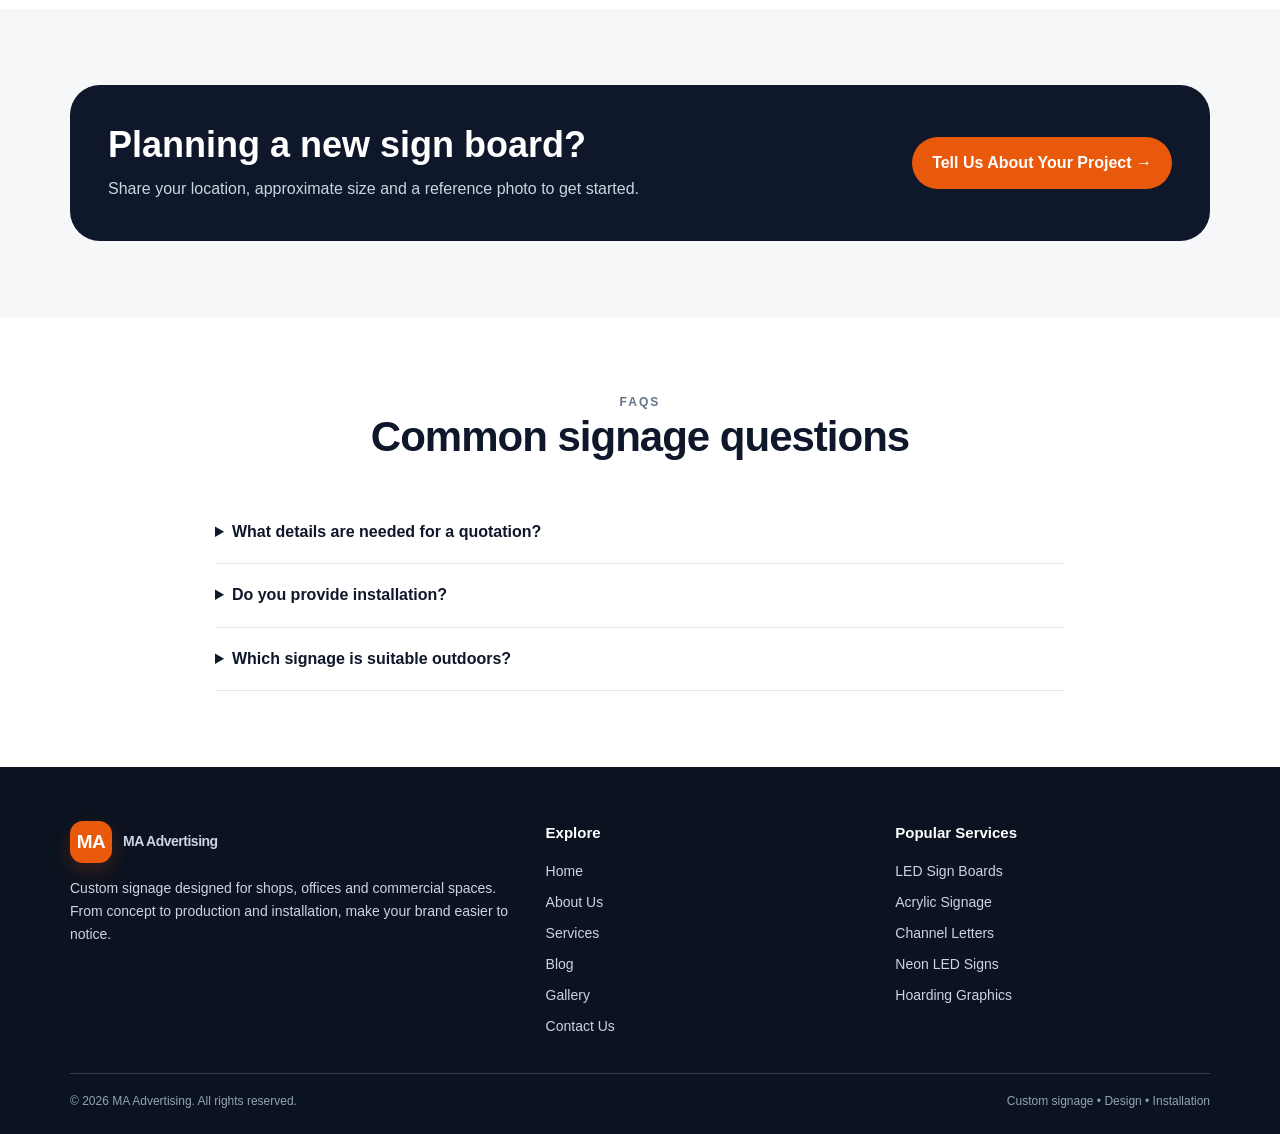
==== commit 1aef841e: "Update index.html" ====
--- a/index.html
+++ b/index.html
@@ -252,7 +252,7 @@
 
         <div class="visual">
           <img
-            src="images/ma-advertising-hero.webp"
+            src="images/MA Advertising.webp"
             alt="MA Advertising custom LED signage and sign board solutions"
             class="hero-image"
             fetchpriority="high"
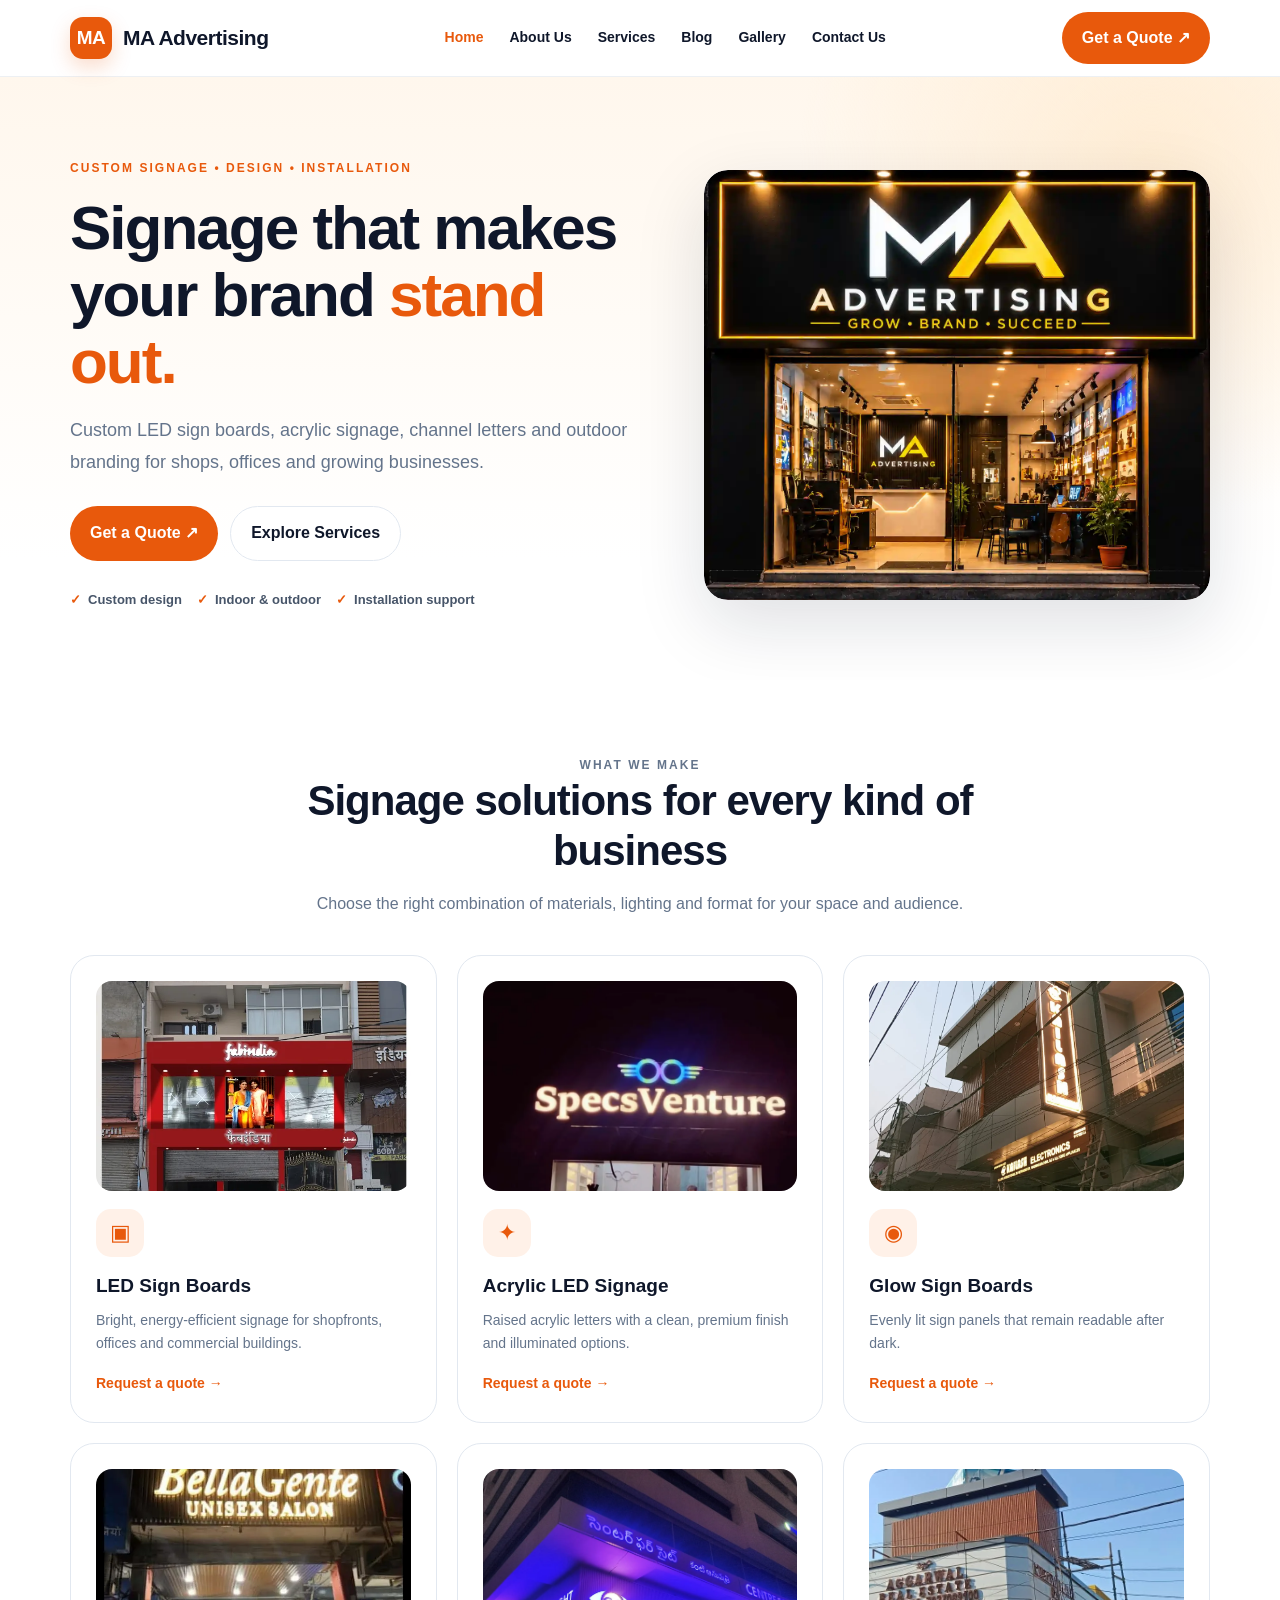
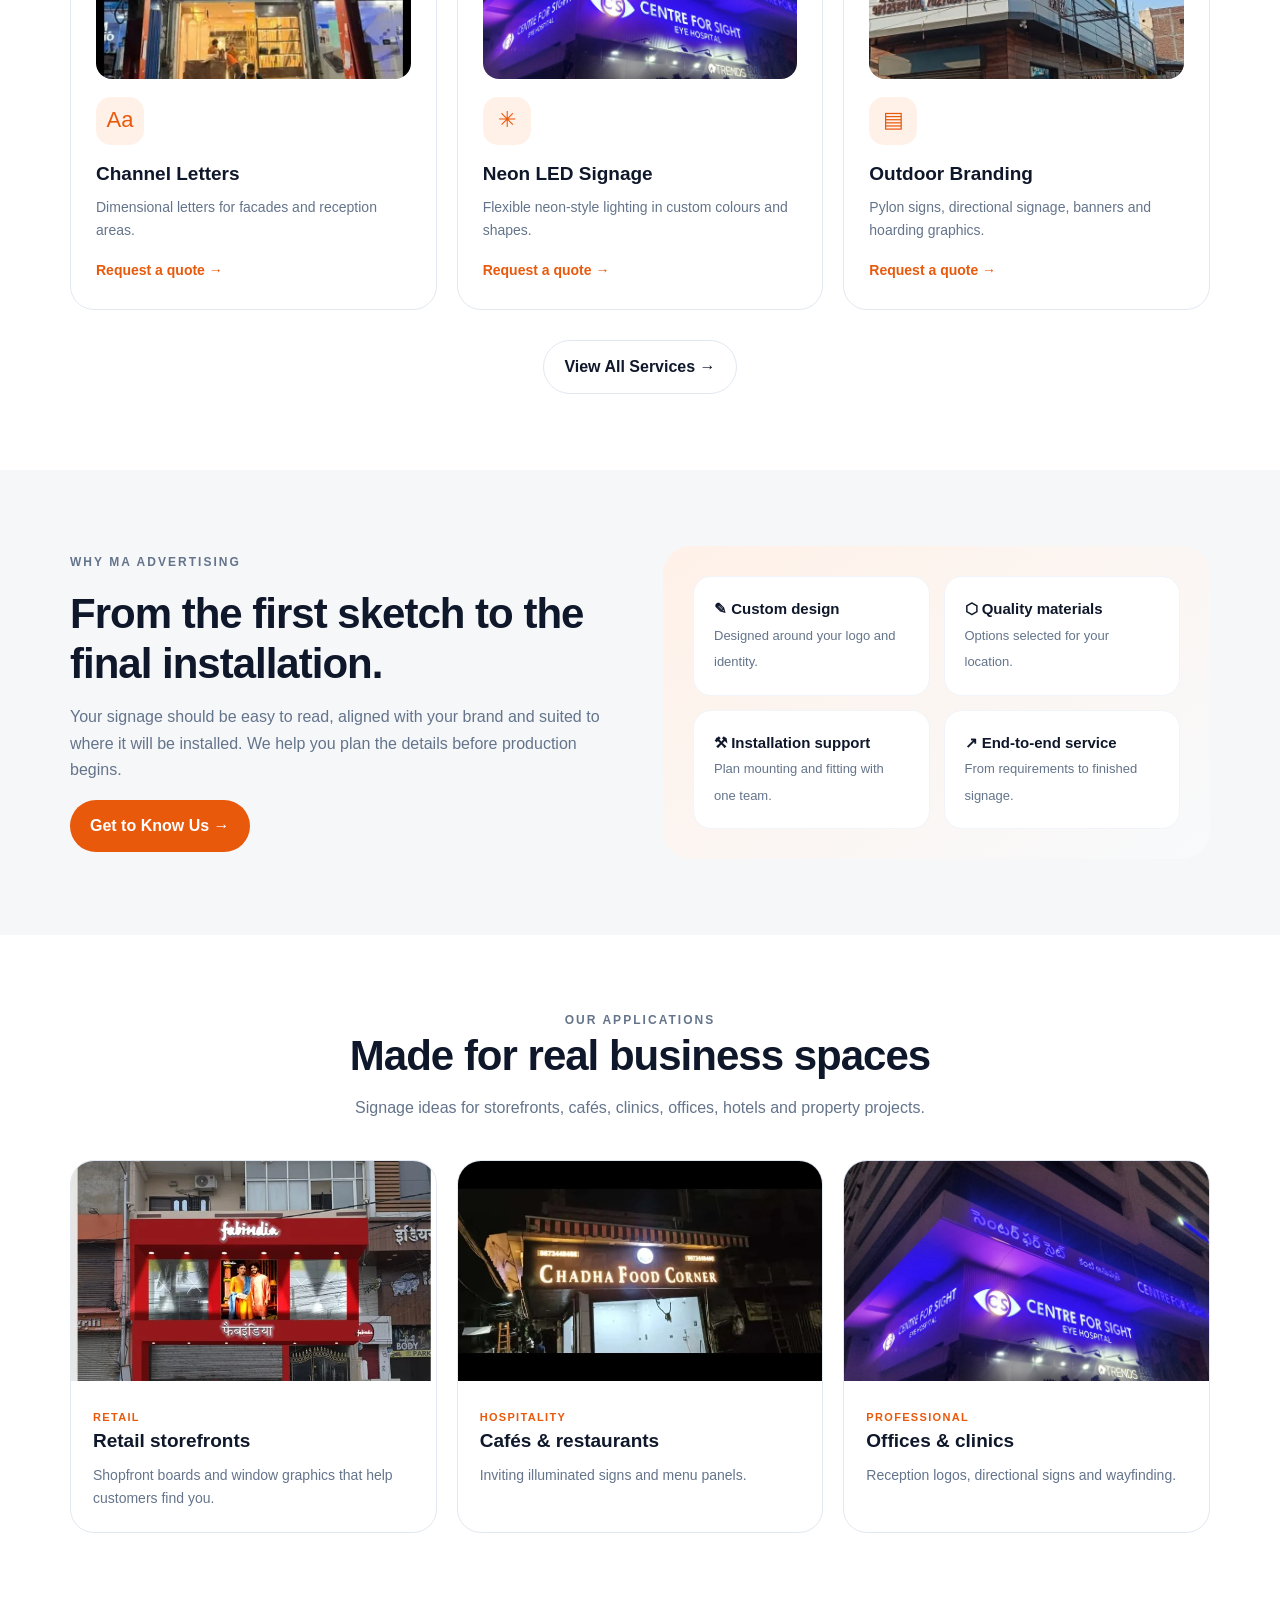
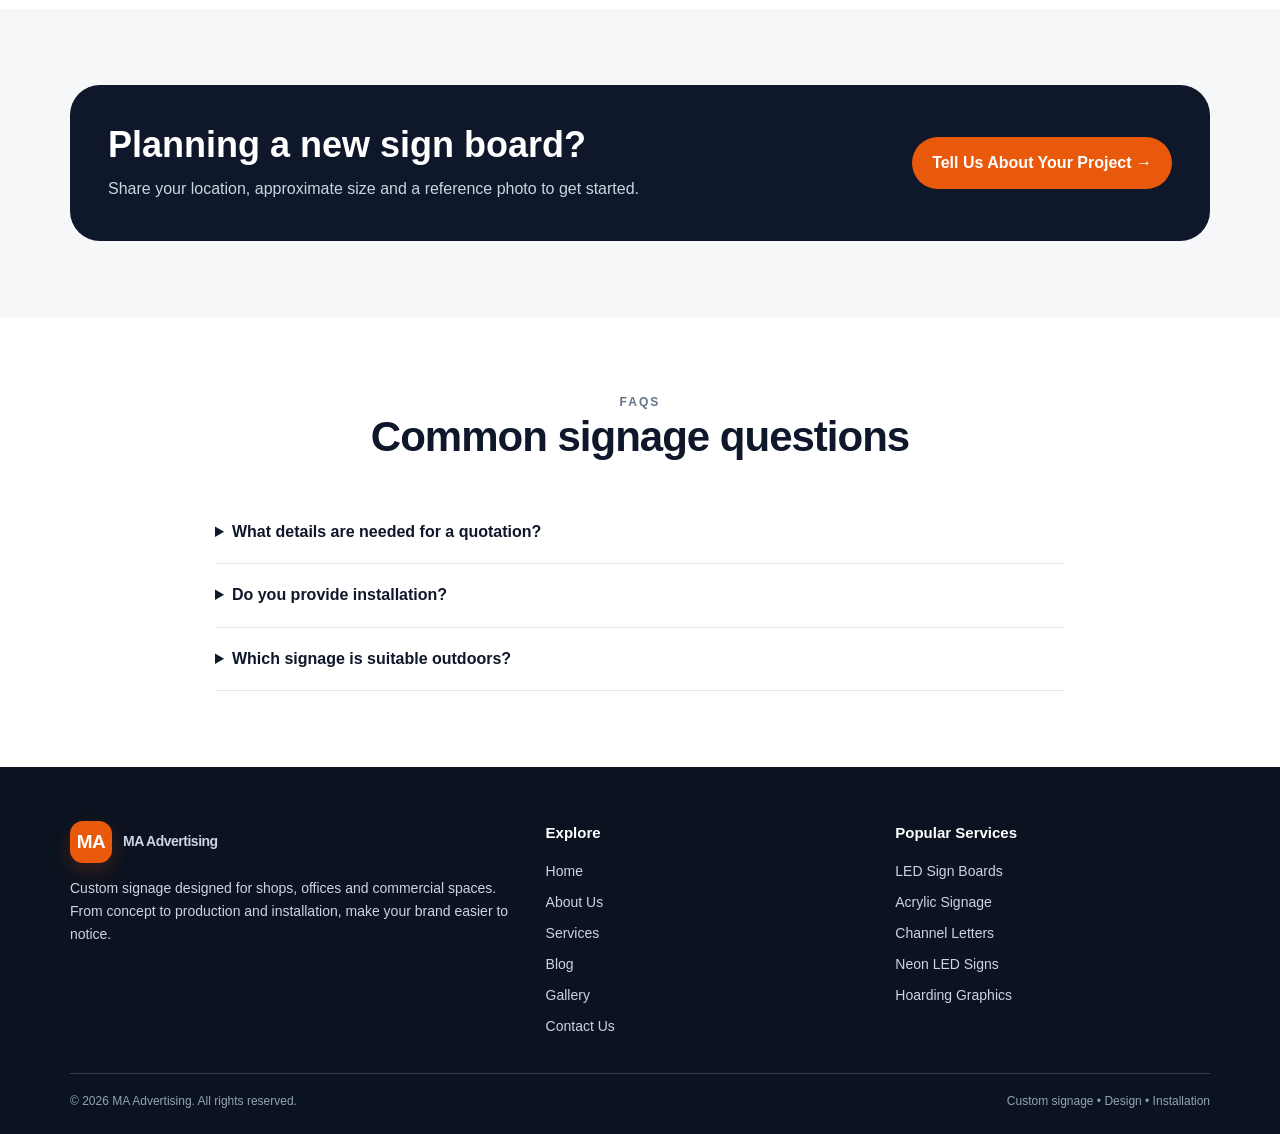
==== commit 66e1da7b: "Update index.html" ====
--- a/index.html
+++ b/index.html
@@ -258,10 +258,7 @@
             fetchpriority="high"
             decoding="async">
 
-          <div class="floating-note">
-            <b>Make it visible.</b> Make it memorable.
-          </div>
-        </div>
+          
 
       </div>
     </section>
